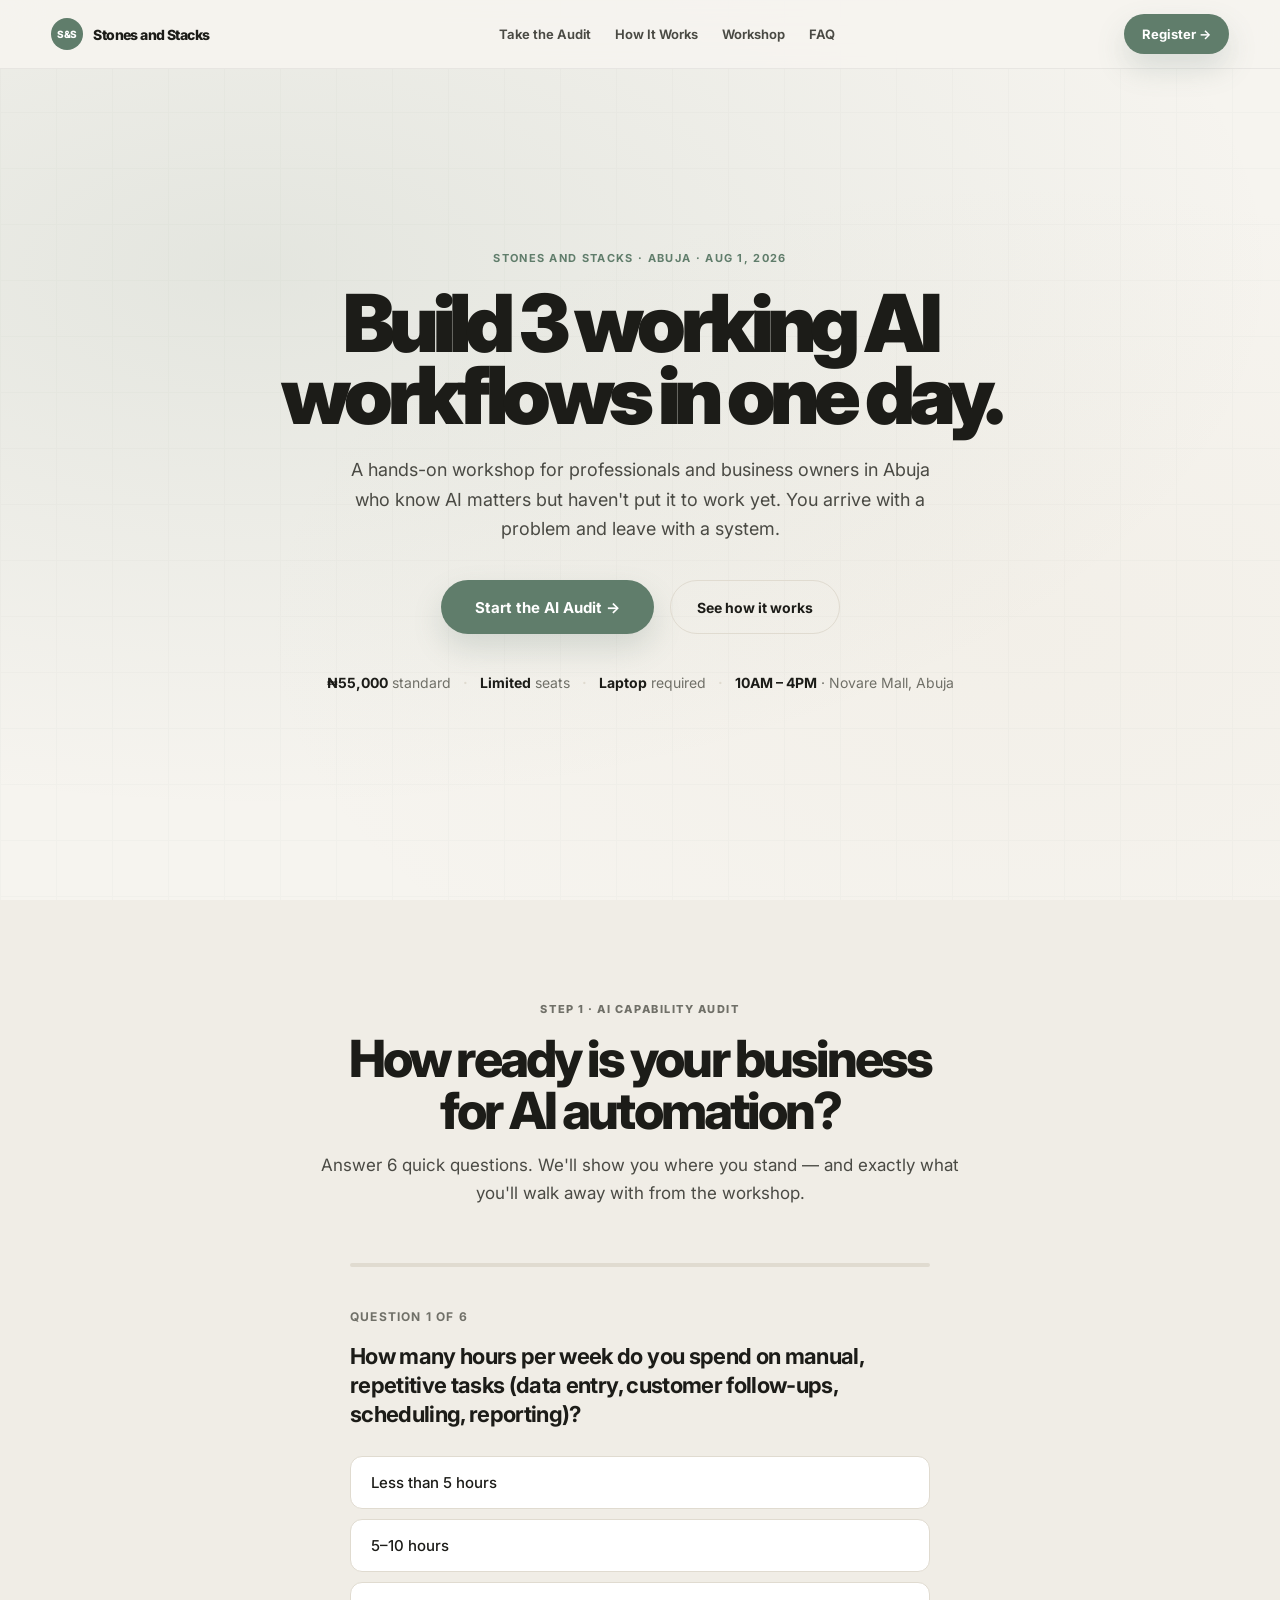
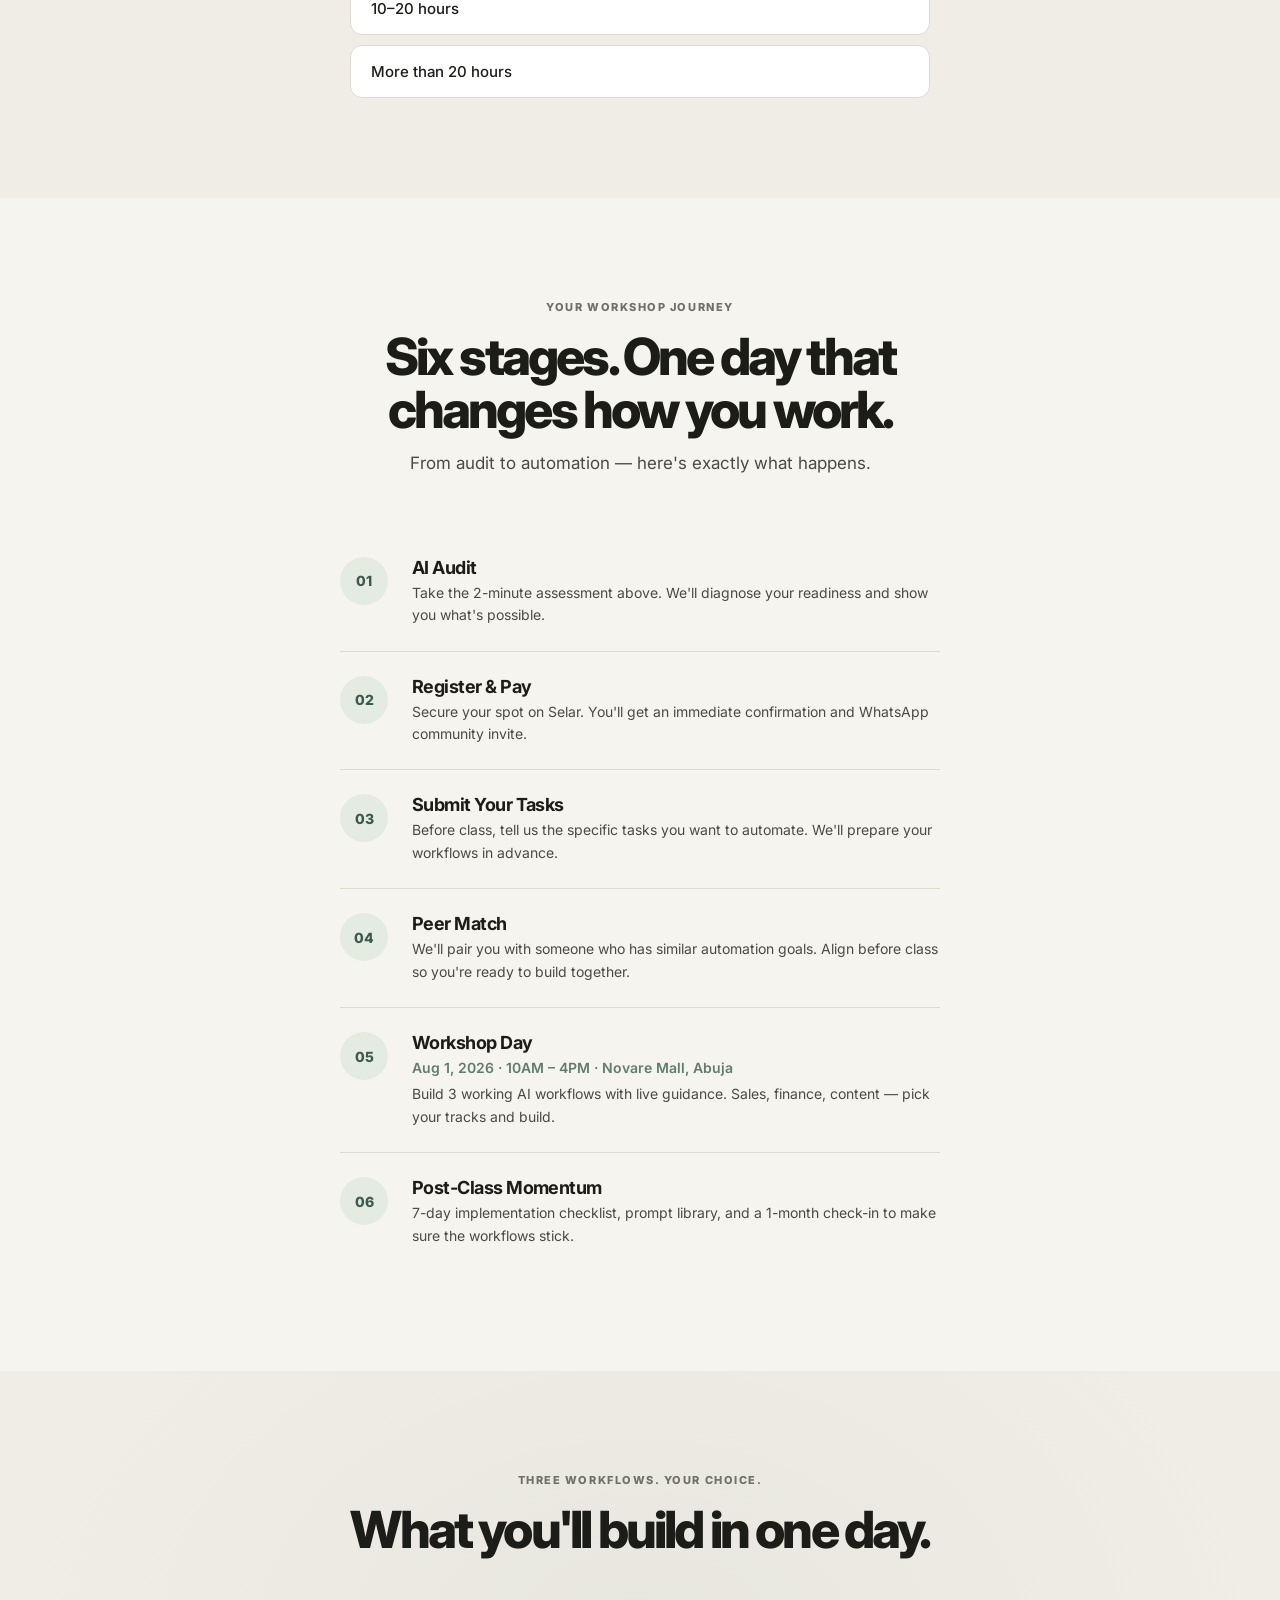
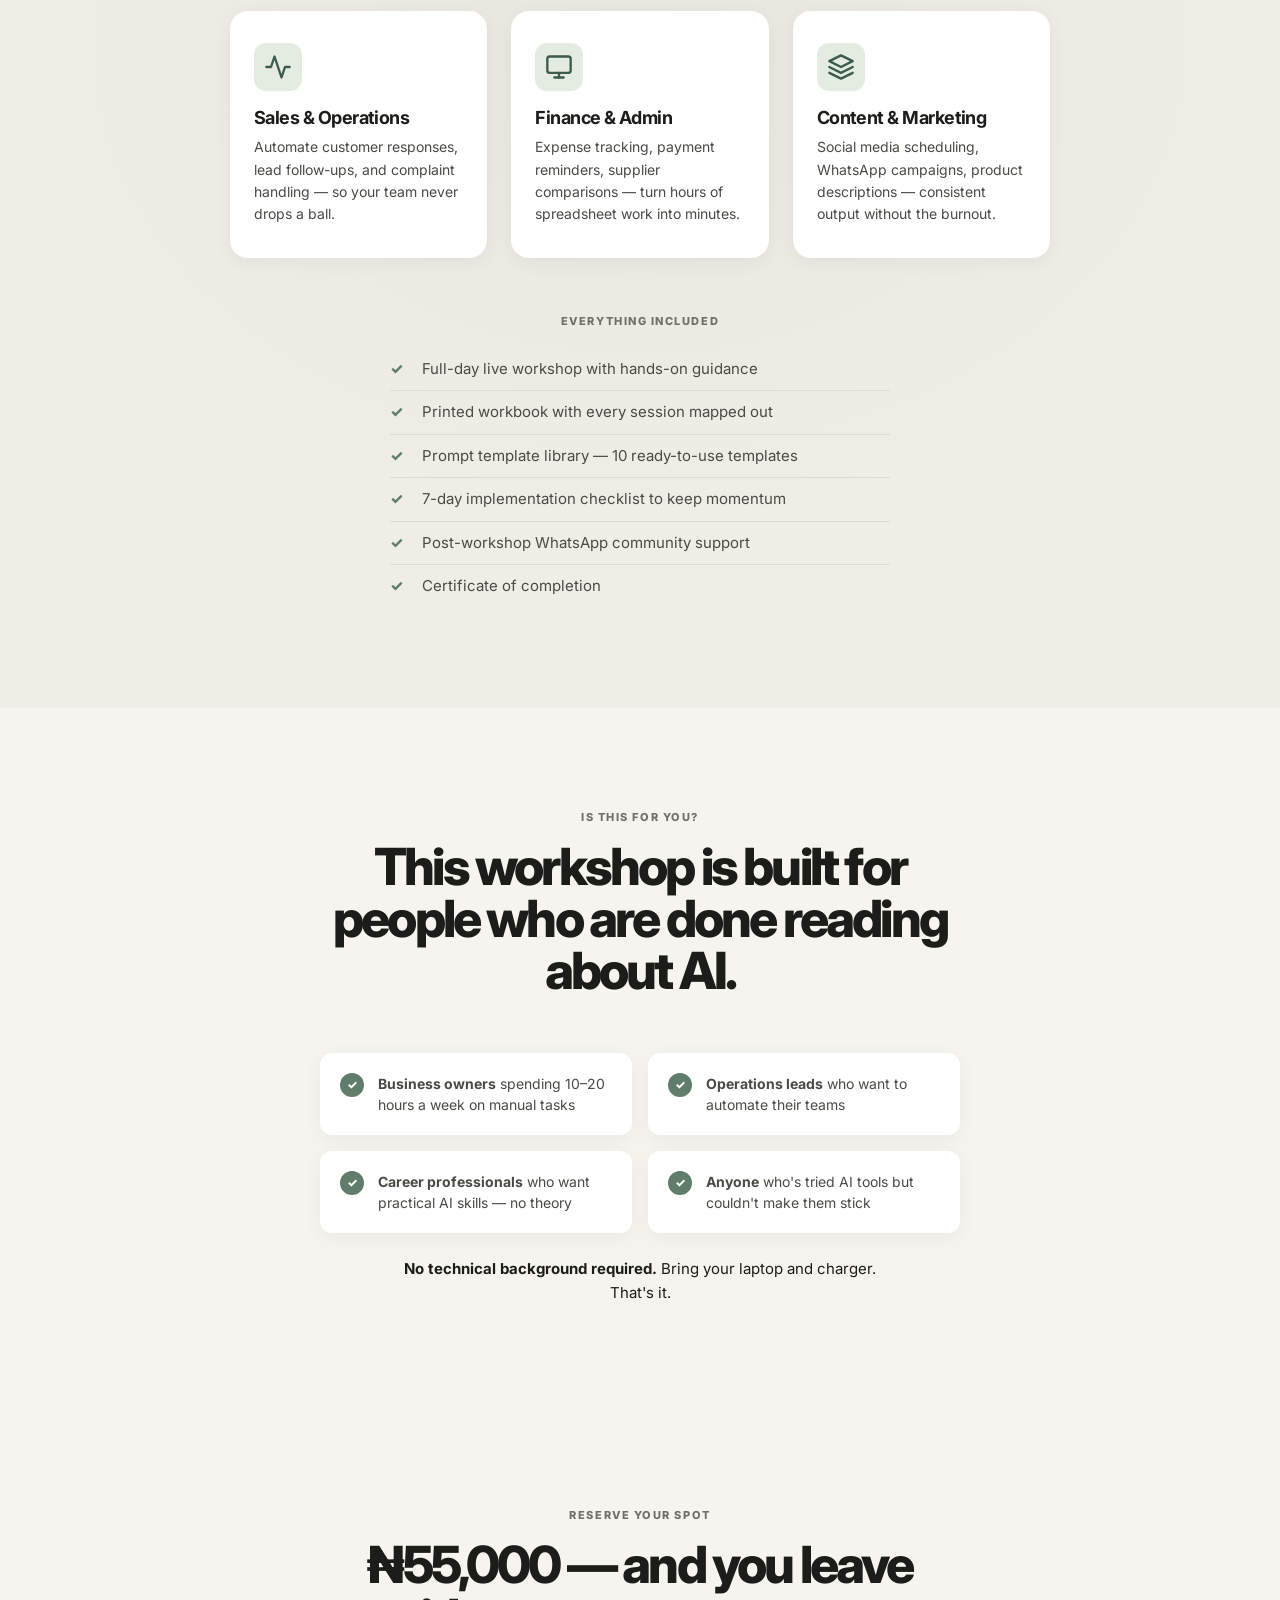
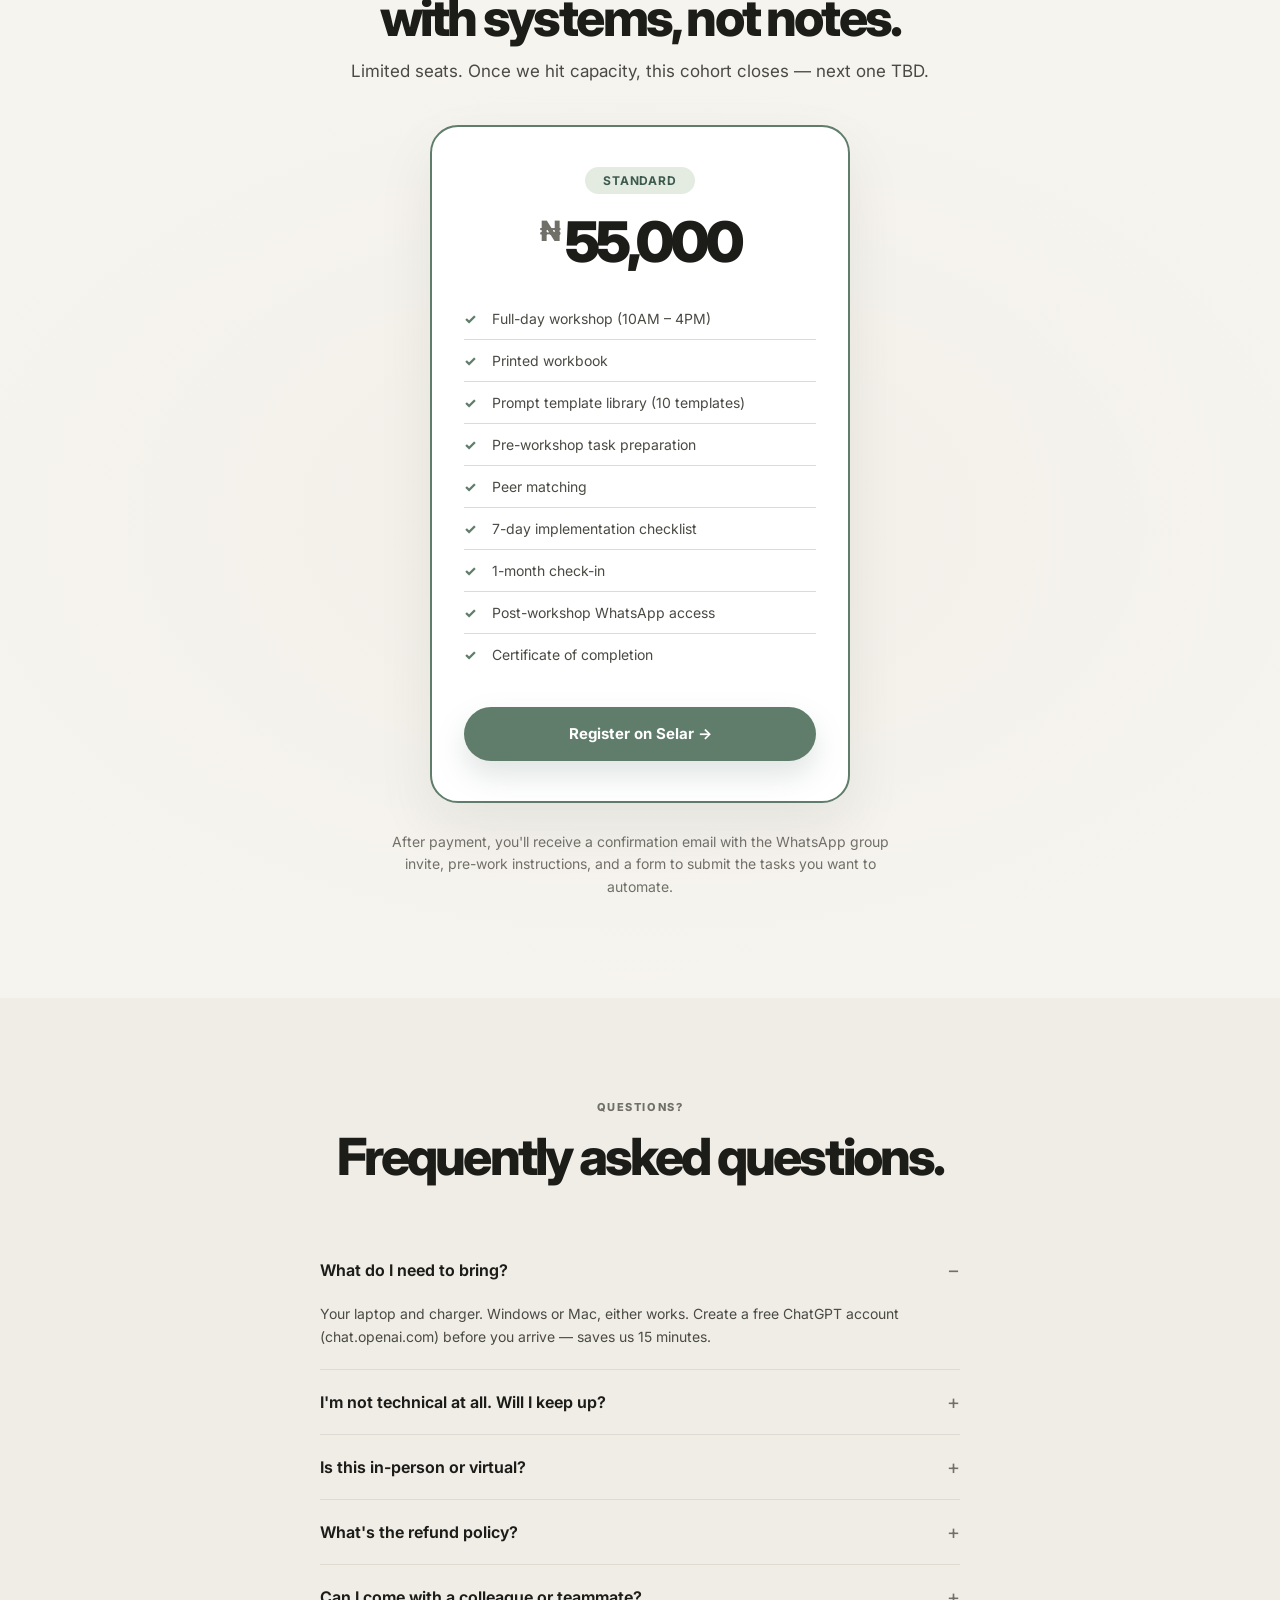
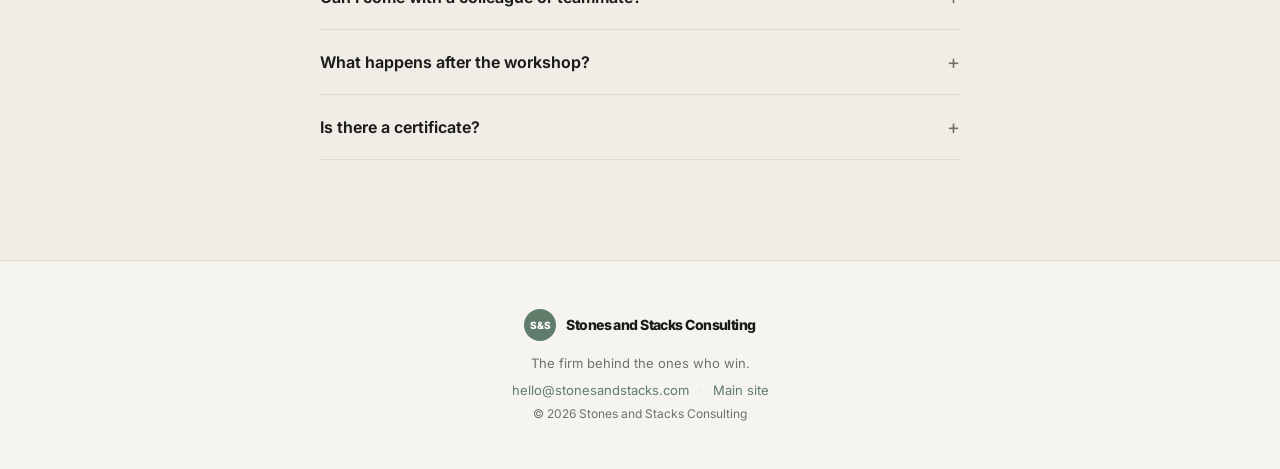
==== workshop/index.html @ 57b9d9a0 "Add AI Automation Workshop page at /workshop/ - New workshop page with full mechanic flow: AI capabi" ====
<!doctype html>
<html lang="en">
<head>
  <meta charset="UTF-8" />
  <meta name="viewport" content="width=device-width, initial-scale=1.0" />
  <title>AI Automation Workshop — Stones and Stacks Consulting</title>
  <meta name="description" content="Build 3 working AI workflows in one day. Abuja · Aug 1, 2026. Hands-on workshop for professionals and business owners." />
  <meta name="theme-color" content="#1c1c18" />

  <!-- Open Graph -->
  <meta property="og:type" content="website" />
  <meta property="og:url" content="https://stonesandstacks.com/workshop/" />
  <meta property="og:title" content="AI Automation Workshop — Build 3 AI workflows in one day." />
  <meta property="og:description" content="Hands-on workshop in Abuja. No theory. You arrive with a problem and leave with working automation." />
  <meta property="og:image" content="https://stonesandstacks.com/workshop/og-workshop.png" />
  <meta property="og:image:width" content="1200" />
  <meta property="og:image:height" content="630" />

  <!-- Twitter Card -->
  <meta name="twitter:card" content="summary_large_image" />
  <meta name="twitter:title" content="AI Automation Workshop — Stones and Stacks Consulting" />
  <meta name="twitter:description" content="Build 3 working AI workflows in one day. Abuja · Aug 1, 2026." />
  <meta name="twitter:image" content="https://stonesandstacks.com/workshop/og-workshop.png" />

  <!-- Structured Data -->
  <script type="application/ld+json">
  {
    "@context": "https://schema.org",
    "@type": "Event",
    "name": "AI Automation Workshop",
    "description": "An intensive, hands-on workshop where you build 3 working AI workflows in one day.",
    "startDate": "2026-08-01T10:00:00+01:00",
    "endDate": "2026-08-01T16:00:00+01:00",
    "location": {
      "@type": "Place",
      "name": "Novare Mall",
      "address": {
        "@type": "PostalAddress",
        "addressLocality": "Abuja",
        "addressCountry": "NG"
      }
    },
    "offers": {
      "@type": "Offer",
      "price": "55000",
      "priceCurrency": "NGN",
      "availability": "https://schema.org/LimitedAvailability"
    },
    "organizer": {
      "@type": "Organization",
      "name": "Stones and Stacks Consulting",
      "url": "https://stonesandstacks.com"
    }
  }
  </script>

  <link rel="preconnect" href="https://fonts.googleapis.com">
  <link rel="preconnect" href="https://fonts.gstatic.com" crossorigin>
  <link href="https://fonts.googleapis.com/css2?family=Inter:wght@400;500;600;700;800;900&display=swap" rel="stylesheet">
  <link rel="stylesheet" href="../styles.css" />
  <link rel="stylesheet" href="styles.css" />
  <link rel="icon" type="image/png" href="../favicon.png" />
  <link rel="shortcut icon" href="../favicon.ico" />
</head>
<body>

  <header class="ws-header" role="banner">
    <a class="ws-brand" href="../" aria-label="Stones and Stacks home">
      <span class="brand-mark" aria-hidden="true">S&amp;S</span>
      <span>Stones and Stacks</span>
    </a>
    <nav class="ws-nav" aria-label="Workshop navigation">
      <a href="#audit">Take the Audit</a>
      <a href="#flow">How It Works</a>
      <a href="#details">Workshop</a>
      <a href="#faq">FAQ</a>
    </nav>
    <a class="btn btn--primary btn--small ws-nav-cta" href="#register">Register →</a>
  </header>

  <main>

    <!-- ═══ HERO ═══ -->
    <section class="ws-hero" id="top">
      <div class="ws-hero-bg" aria-hidden="true"></div>
      <div class="ws-hero-pattern" aria-hidden="true"></div>
      <div class="ws-hero-inner">
        <p class="eyebrow ws-eyebrow">Stones and Stacks · Abuja · Aug 1, 2026</p>
        <h1 class="ws-title">Build&nbsp;3 working AI workflows in&nbsp;one&nbsp;day.</h1>
        <p class="ws-hero-text">
          A hands-on workshop for professionals and business owners in Abuja who know AI matters
          but haven't put it to work yet. You arrive with a problem and leave with a system.
        </p>
        <div class="ws-hero-actions">
          <a class="btn btn--primary btn--large" href="#audit">Start the AI Audit →</a>
          <a class="btn btn--outline" href="#flow">See how it works</a>
        </div>
        <div class="ws-hero-strip">
          <span><strong>₦55,000</strong> standard</span>
          <span class="ws-hero-dot" aria-hidden="true">·</span>
          <span><strong>Limited</strong> seats</span>
          <span class="ws-hero-dot" aria-hidden="true">·</span>
          <span><strong>Laptop</strong> required</span>
          <span class="ws-hero-dot" aria-hidden="true">·</span>
          <span><strong>10AM – 4PM</strong> · Novare Mall, Abuja</span>
        </div>
      </div>
    </section>

    <!-- ═══ AI CAPABILITY AUDIT ═══ -->
    <section class="ws-section ws-audit" id="audit">
      <div class="ws-section-inner">
        <div class="section-heading">
          <p class="eyebrow reveal">Step 1 · AI Capability Audit</p>
          <h2 class="reveal delay-1">How ready is your business for AI automation?</h2>
          <p class="intro-text reveal delay-1">
            Answer 6 quick questions. We'll show you where you stand — and exactly what
            you'll walk away with from the workshop.
          </p>
        </div>

        <div class="quiz-container reveal delay-1" id="quiz">
          <div class="quiz-progress" aria-hidden="true">
            <div class="quiz-progress-bar" id="quiz-progress-bar"></div>
          </div>

          <!-- Q1 -->
          <div class="quiz-question active" data-q="1">
            <p class="quiz-qnum">Question 1 of 6</p>
            <h3 class="quiz-qtext">How many hours per week do you spend on manual, repetitive tasks (data entry, customer follow-ups, scheduling, reporting)?</h3>
            <div class="quiz-options">
              <button class="quiz-opt" data-value="1">Less than 5 hours</button>
              <button class="quiz-opt" data-value="2">5–10 hours</button>
              <button class="quiz-opt" data-value="3">10–20 hours</button>
              <button class="quiz-opt" data-value="4">More than 20 hours</button>
            </div>
          </div>

          <!-- Q2 -->
          <div class="quiz-question" data-q="2">
            <p class="quiz-qnum">Question 2 of 6</p>
            <h3 class="quiz-qtext">What's your biggest operational time sink?</h3>
            <div class="quiz-options">
              <button class="quiz-opt" data-value="customer">Customer service &amp; follow-ups</button>
              <button class="quiz-opt" data-value="admin">Admin &amp; data entry</button>
              <button class="quiz-opt" data-value="finance">Finance &amp; expense tracking</button>
              <button class="quiz-opt" data-value="content">Content &amp; social media</button>
              <button class="quiz-opt" data-value="other">Something else</button>
            </div>
          </div>

          <!-- Q3 -->
          <div class="quiz-question" data-q="3">
            <p class="quiz-qnum">Question 3 of 6</p>
            <h3 class="quiz-qtext">Which of these best describes your AI experience so far?</h3>
            <div class="quiz-options">
              <button class="quiz-opt" data-value="none">Never tried. Don't know where to start.</button>
              <button class="quiz-opt" data-value="tried">Tried ChatGPT but couldn't make it stick.</button>
              <button class="quiz-opt" data-value="occasional">Use it occasionally but not systematically.</button>
              <button class="quiz-opt" data-value="regular">I use AI tools regularly for specific tasks.</button>
            </div>
          </div>

          <!-- Q4 -->
          <div class="quiz-question" data-q="4">
            <p class="quiz-qnum">Question 4 of 6</p>
            <h3 class="quiz-qtext">What industry are you in?</h3>
            <div class="quiz-options">
              <button class="quiz-opt" data-value="retail">Retail &amp; E-commerce</button>
              <button class="quiz-opt" data-value="professional">Professional Services (Legal, Accounting, Consulting)</button>
              <button class="quiz-opt" data-value="tech">Tech &amp; Fintech</button>
              <button class="quiz-opt" data-value="nonprofit">NGO / Non-profit</button>
              <button class="quiz-opt" data-value="other">Other</button>
            </div>
          </div>

          <!-- Q5 -->
          <div class="quiz-question" data-q="5">
            <p class="quiz-qnum">Question 5 of 6</p>
            <h3 class="quiz-qtext">How many people are on your team or in your business?</h3>
            <div class="quiz-options">
              <button class="quiz-opt" data-value="solo">Just me (solo operator)</button>
              <button class="quiz-opt" data-value="small">2–10 people</button>
              <button class="quiz-opt" data-value="medium">11–50 people</button>
              <button class="quiz-opt" data-value="enterprise">50+ people</button>
            </div>
          </div>

          <!-- Q6 -->
          <div class="quiz-question" data-q="6">
            <p class="quiz-qnum">Question 6 of 6</p>
            <h3 class="quiz-qtext">What's your biggest frustration with your current workflow?</h3>
            <div class="quiz-options">
              <button class="quiz-opt" data-value="time">Too much time wasted on repetitive work</button>
              <button class="quiz-opt" data-value="errors">Too many manual errors &amp; missed follow-ups</button>
              <button class="quiz-opt" data-value="tools">Can't find tools that actually work for my business</button>
              <button class="quiz-opt" data-value="knowledge">I know AI can help but don't know how to apply it</button>
            </div>
          </div>

          <!-- Quiz Result -->
          <div class="quiz-result" id="quiz-result" hidden>
            <div class="quiz-result-inner">
              <div class="quiz-result-icon" aria-hidden="true">
                <svg viewBox="0 0 24 24" width="48" height="48">
                  <circle cx="12" cy="12" r="10" fill="none" stroke="currentColor" stroke-width="1.5"/>
                  <path d="M8 12l2.5 2.5L16 9" fill="none" stroke="currentColor" stroke-width="2" stroke-linecap="round" stroke-linejoin="round"/>
                </svg>
              </div>
              <h3 class="quiz-result-title" id="quiz-result-title">Your AI Automation Readiness</h3>
              <div class="quiz-result-score" id="quiz-result-score"></div>
              <p class="quiz-result-text" id="quiz-result-text"></p>
              <div class="quiz-result-recs" id="quiz-result-recs"></div>
              <div class="quiz-result-cta">
                <p class="quiz-result-cta-text">The workshop is designed for exactly where you are.</p>
                <a class="btn btn--primary btn--large" href="#register">Reserve your spot — ₦55,000 →</a>
                <p class="quiz-result-sub">Limited seats. <a href="#faq">Have questions?</a></p>
              </div>
              <button class="quiz-retake" id="quiz-retake">Retake the audit</button>
            </div>
          </div>
        </div>
      </div>
    </section>

    <!-- ═══ MECHANIC FLOW ═══ -->
    <section class="ws-section ws-flow" id="flow">
      <div class="ws-section-inner">
        <div class="section-heading">
          <p class="eyebrow reveal">Your Workshop Journey</p>
          <h2 class="reveal delay-1">Six stages. One day that changes how you work.</h2>
          <p class="intro-text reveal delay-1">
            From audit to automation — here's exactly what happens.
          </p>
        </div>

        <div class="ws-flow-steps">
          <div class="ws-step reveal">
            <span class="ws-step-num">01</span>
            <div class="ws-step-body">
              <h3>AI Audit</h3>
              <p>Take the 2-minute assessment above. We'll diagnose your readiness and show you what's possible.</p>
            </div>
          </div>
          <div class="ws-step reveal delay-1">
            <span class="ws-step-num">02</span>
            <div class="ws-step-body">
              <h3>Register &amp; Pay</h3>
              <p>Secure your spot on Selar. You'll get an immediate confirmation and WhatsApp community invite.</p>
            </div>
          </div>
          <div class="ws-step reveal delay-1">
            <span class="ws-step-num">03</span>
            <div class="ws-step-body">
              <h3>Submit Your Tasks</h3>
              <p>Before class, tell us the specific tasks you want to automate. We'll prepare your workflows in advance.</p>
            </div>
          </div>
          <div class="ws-step reveal delay-2">
            <span class="ws-step-num">04</span>
            <div class="ws-step-body">
              <h3>Peer Match</h3>
              <p>We'll pair you with someone who has similar automation goals. Align before class so you're ready to build together.</p>
            </div>
          </div>
          <div class="ws-step reveal delay-2">
            <span class="ws-step-num">05</span>
            <div class="ws-step-body">
              <h3>Workshop Day</h3>
              <p class="ws-step-date">Aug 1, 2026 · 10AM – 4PM · Novare Mall, Abuja</p>
              <p>Build 3 working AI workflows with live guidance. Sales, finance, content — pick your tracks and build.</p>
            </div>
          </div>
          <div class="ws-step reveal delay-2">
            <span class="ws-step-num">06</span>
            <div class="ws-step-body">
              <h3>Post-Class Momentum</h3>
              <p>7-day implementation checklist, prompt library, and a 1-month check-in to make sure the workflows stick.</p>
            </div>
          </div>
        </div>
      </div>
    </section>

    <!-- ═══ WHAT YOU'LL BUILD ═══ -->
    <section class="ws-section ws-build" id="details">
      <div class="ws-build-bg" aria-hidden="true"></div>
      <div class="ws-section-inner">
        <div class="section-heading">
          <p class="eyebrow reveal">Three workflows. Your choice.</p>
          <h2 class="reveal delay-1">What you'll build in one day.</h2>
        </div>

        <div class="ws-build-grid">
          <article class="ws-build-card reveal">
            <div class="ws-build-icon" aria-hidden="true">
              <svg viewBox="0 0 24 24" width="28" height="28">
                <path d="M22 12h-4l-3 9L9 3l-3 9H2" fill="none" stroke="currentColor" stroke-width="2" stroke-linecap="round" stroke-linejoin="round"/>
              </svg>
            </div>
            <h3>Sales &amp; Operations</h3>
            <p>Automate customer responses, lead follow-ups, and complaint handling — so your team never drops a ball.</p>
          </article>
          <article class="ws-build-card reveal delay-1">
            <div class="ws-build-icon" aria-hidden="true">
              <svg viewBox="0 0 24 24" width="28" height="28">
                <rect x="2" y="3" width="20" height="14" rx="2" fill="none" stroke="currentColor" stroke-width="2"/>
                <line x1="8" y1="21" x2="16" y2="21" fill="none" stroke="currentColor" stroke-width="2" stroke-linecap="round"/>
                <line x1="12" y1="17" x2="12" y2="21" fill="none" stroke="currentColor" stroke-width="2" stroke-linecap="round"/>
              </svg>
            </div>
            <h3>Finance &amp; Admin</h3>
            <p>Expense tracking, payment reminders, supplier comparisons — turn hours of spreadsheet work into minutes.</p>
          </article>
          <article class="ws-build-card reveal delay-1">
            <div class="ws-build-icon" aria-hidden="true">
              <svg viewBox="0 0 24 24" width="28" height="28">
                <path d="M12 2L2 7l10 5 10-5-10-5z" fill="none" stroke="currentColor" stroke-width="2" stroke-linecap="round" stroke-linejoin="round"/>
                <path d="M2 17l10 5 10-5" fill="none" stroke="currentColor" stroke-width="2" stroke-linecap="round" stroke-linejoin="round"/>
                <path d="M2 12l10 5 10-5" fill="none" stroke="currentColor" stroke-width="2" stroke-linecap="round" stroke-linejoin="round"/>
              </svg>
            </div>
            <h3>Content &amp; Marketing</h3>
            <p>Social media scheduling, WhatsApp campaigns, product descriptions — consistent output without the burnout.</p>
          </article>
        </div>

        <div class="ws-build-includes reveal delay-2">
          <h3 class="eyebrow">Everything included</h3>
          <ul class="ws-includes-list">
            <li>Full-day live workshop with hands-on guidance</li>
            <li>Printed workbook with every session mapped out</li>
            <li>Prompt template library — 10 ready-to-use templates</li>
            <li>7-day implementation checklist to keep momentum</li>
            <li>Post-workshop WhatsApp community support</li>
            <li>Certificate of completion</li>
          </ul>
        </div>
      </div>
    </section>

    <!-- ═══ WHO IT'S FOR ═══ -->
    <section class="ws-section ws-for">
      <div class="ws-section-inner">
        <div class="section-heading">
          <p class="eyebrow reveal">Is this for you?</p>
          <h2 class="reveal delay-1">This workshop is built for people who are done reading about AI.</h2>
        </div>
        <div class="ws-for-grid reveal delay-1">
          <div class="ws-for-card">
            <span class="ws-for-check" aria-hidden="true">✓</span>
            <p><strong>Business owners</strong> spending 10–20 hours a week on manual tasks</p>
          </div>
          <div class="ws-for-card">
            <span class="ws-for-check" aria-hidden="true">✓</span>
            <p><strong>Operations leads</strong> who want to automate their teams</p>
          </div>
          <div class="ws-for-card">
            <span class="ws-for-check" aria-hidden="true">✓</span>
            <p><strong>Career professionals</strong> who want practical AI skills — no theory</p>
          </div>
          <div class="ws-for-card">
            <span class="ws-for-check" aria-hidden="true">✓</span>
            <p><strong>Anyone</strong> who's tried AI tools but couldn't make them stick</p>
          </div>
        </div>
        <p class="ws-for-note reveal delay-2"><strong>No technical background required.</strong> Bring your laptop and charger. That's it.</p>
      </div>
    </section>

    <!-- ═══ PRICING / REGISTER ═══ -->
    <section class="ws-section ws-register" id="register">
      <div class="ws-register-bg" aria-hidden="true"></div>
      <div class="ws-section-inner ws-register-inner">
        <div class="section-heading">
          <p class="eyebrow reveal">Reserve Your Spot</p>
          <h2 class="reveal delay-1">₦55,000 — and you leave with systems, not notes.</h2>
          <p class="intro-text reveal delay-1">
            Limited seats. Once we hit capacity, this cohort closes — next one TBD.
          </p>
        </div>

        <div class="ws-pricing reveal delay-1">
          <div class="ws-pricing-card ws-pricing-featured">
            <span class="ws-pricing-badge">Standard</span>
            <div class="ws-pricing-amount">
              <span class="ws-pricing-currency">₦</span>
              <span class="ws-pricing-num">55,000</span>
            </div>
            <ul class="ws-pricing-list">
              <li>Full-day workshop (10AM – 4PM)</li>
              <li>Printed workbook</li>
              <li>Prompt template library (10 templates)</li>
              <li>Pre-workshop task preparation</li>
              <li>Peer matching</li>
              <li>7-day implementation checklist</li>
              <li>1-month check-in</li>
              <li>Post-workshop WhatsApp access</li>
              <li>Certificate of completion</li>
            </ul>
            <a class="btn btn--primary btn--large ws-pricing-cta" href="https://selar.co/AI-Automation-Workshop" target="_blank" rel="noopener">Register on Selar →</a>
          </div>
        </div>

        <p class="ws-register-note reveal delay-2">
          After payment, you'll receive a confirmation email with the WhatsApp group invite,
          pre-work instructions, and a form to submit the tasks you want to automate.
        </p>
      </div>
    </section>

    <!-- ═══ FAQ ═══ -->
    <section class="ws-section ws-faq" id="faq">
      <div class="ws-section-inner">
        <div class="section-heading">
          <p class="eyebrow reveal">Questions?</p>
          <h2 class="reveal delay-1">Frequently asked questions.</h2>
        </div>

        <div class="ws-faq-list reveal delay-1">
          <details class="ws-faq-item" open>
            <summary>What do I need to bring?</summary>
            <p>Your laptop and charger. Windows or Mac, either works. Create a free ChatGPT account (chat.openai.com) before you arrive — saves us 15 minutes.</p>
          </details>
          <details class="ws-faq-item">
            <summary>I'm not technical at all. Will I keep up?</summary>
            <p>Yes. The workshop assumes zero technical background. You'll follow step-by-step guidance and build everything with live support from the facilitators.</p>
          </details>
          <details class="ws-faq-item">
            <summary>Is this in-person or virtual?</summary>
            <p>In-person. Novare Mall, Abuja. 10AM – 4PM. The hands-on format doesn't work well over video — you'll have facilitators walking the room.</p>
          </details>
          <details class="ws-faq-item">
            <summary>What's the refund policy?</summary>
            <p>Full refund up to 7 days before the workshop. After that, you can transfer your spot to someone else — just let us know.</p>
          </details>
          <details class="ws-faq-item">
            <summary>Can I come with a colleague or teammate?</summary>
            <p>Yes. Encourage them to register separately so we can account for numbers. You'll likely get paired together for the peer matching stage.</p>
          </details>
          <details class="ws-faq-item">
            <summary>What happens after the workshop?</summary>
            <p>You get a 7-day implementation checklist to keep momentum, access to the WhatsApp community for support, and a 1-month check-in from us to ensure the workflows are running.</p>
          </details>
          <details class="ws-faq-item">
            <summary>Is there a certificate?</summary>
            <p>Yes — you'll receive a certificate of completion from Stones and Stacks Consulting.</p>
          </details>
        </div>
      </div>
    </section>

  </main>

  <footer class="ws-footer" role="contentinfo">
    <div class="ws-footer-inner">
      <a class="ws-footer-brand" href="../">
        <span class="brand-mark" aria-hidden="true">S&amp;S</span>
        <span>Stones and Stacks Consulting</span>
      </a>
      <p class="ws-footer-text">The firm behind the ones who win.</p>
      <div class="ws-footer-links">
        <a href="mailto:hello@stonesandstacks.com">hello@stonesandstacks.com</a>
        <span class="ws-footer-dot" aria-hidden="true">·</span>
        <a href="../">Main site</a>
      </div>
      <span class="ws-footer-copy">&copy; 2026 Stones and Stacks Consulting</span>
    </div>
  </footer>

  <script src="script.js"></script>
</body>
</html>
---- styles.css ----
/* ═══════════════════════════════════════
   STONES AND STACKS — Design System v2
   Calm · Capable · Warm · Unmistakable
   ═══════════════════════════════════════ */

:root {
  --bg:         #f6f4ef;
  --bg-rgb:     246, 244, 239;
  --bg-alt:     #f0ede6;
  --surface:    #ffffff;
  --ink:        #1c1c18;
  --soft-ink:   #4a4a44;
  --muted:      #707068;
  --line:       #e0dbd0;
  --ink-rgb:    28, 28, 24;
  --accent:     #607d6b;
  --accent-lt:  #e4ece2;
  --accent-drk: #3d5a4e;
  --warm:       #c9b89a;
  --terracotta: #b58268;

  /* Shadows */
  --shadow-sm:  0 4px 20px rgba(28,28,24,.05);
  --shadow:     0 24px 60px rgba(28,28,24,.07);
  --shadow-lg:  0 40px 90px rgba(28,28,24,.10);

  /* Radii — xs < sm < md < lg */
  --radius-xs:  12px;
  --radius-sm:  18px;
  --radius-md:  28px;
  --radius-lg:  36px;
  --radius:     var(--radius-md);  /* backward-compat alias */

  /* Spacing scale */
  --space-1:   4px;
  --space-2:   8px;
  --space-3:   12px;
  --space-4:   16px;
  --space-5:   24px;
  --space-6:   32px;
  --space-7:   48px;
  --space-8:   64px;
  --space-9:   96px;
  --space-10:  128px;

  --font:       Inter, system-ui, -apple-system, BlinkMacSystemFont, "Segoe UI", sans-serif;
  --reveal-dur: .7s;
}

@media (prefers-color-scheme: dark) {
  :root {
    --bg:         #1c1c18;
    --bg-rgb:     28, 28, 24;
    --bg-alt:     #2a2a26;
    --surface:    #2c2c26;
    --ink:        #e8e4dc;
    --ink-rgb:    232, 228, 220;
    --soft-ink:   #a8a498;
    --muted:      #96968e;
    --line:       #4e4e4a;
    --accent-lt:  #28322c;
    --accent-drk: #8aab8e;
    --warm:       #7a6a4a;
    --terracotta: #a07a60;
    --shadow-sm:  0 4px 20px rgba(0,0,0,.3);
    --shadow:     0 24px 60px rgba(0,0,0,.4);
    --shadow-lg:  0 40px 90px rgba(0,0,0,.5);
  }
}

* { box-sizing: border-box; }
html { scroll-behavior: smooth; }
body {
  margin: 0;
  font-family: var(--font);
  background: var(--bg);
  color: var(--ink);
  -webkit-font-smoothing: antialiased;
}
a { color: inherit; text-decoration: none; }
img { max-width: 100%; display: block; }

/* ─── UTILITY ─── */
.eyebrow {
  margin: 0 0 14px;
  color: var(--muted);
  font-size: 11px;
  font-weight: 800;
  letter-spacing: .14em;
  text-transform: uppercase;
}
h1, h2, h3, p { margin-top: 0; }
h1 {
  margin-bottom: 18px;
  font-size: clamp(48px, 7vw, 92px);
  line-height: .92;
  letter-spacing: -.07em;
  font-weight: 900;
}
h2 {
  margin-bottom: 14px;
  font-size: clamp(30px, 4vw, 52px);
  line-height: 1.02;
  letter-spacing: -.055em;
  font-weight: 800;
}
h3 {
  margin: 0 0 10px;
  font-size: 22px;
  letter-spacing: -.03em;
  font-weight: 750;
}
p { color: var(--soft-ink); line-height: 1.65; }
.intro-text {
  font-size: 17px;
  line-height: 1.65;
  color: var(--soft-ink);
}
/* ─── FOCUS VISIBLE (global) ─── */
:focus-visible {
  outline: 2.5px solid var(--accent);
  outline-offset: 3px;
  border-radius: 6px;
}
.btn:focus-visible {
  outline-offset: 2px;
  border-radius: 999px;
}
.nav a:focus-visible {
  border-radius: 4px;
}

.btn {
  display: inline-flex;
  align-items: center;
  justify-content: center;
  min-height: 48px;
  padding: 0 26px;
  border-radius: 999px;
  font-weight: 700;
  font-size: 14px;
  transition: transform .25s ease, box-shadow .25s ease, background .25s ease;
  cursor: pointer;
}
.btn--primary {
  background: var(--accent);
  color: white;
  box-shadow: 0 14px 30px rgba(93,122,110,.20);
}
.btn--primary:hover { box-shadow: 0 18px 38px rgba(93,122,110,.28); }
.btn--outline {
  background: transparent;
  color: var(--ink);
  border: 1.5px solid var(--line);
}
.btn--outline:hover {
  background: var(--accent-lt);
  border-color: var(--accent);
}
.btn--ghost {
  background: transparent;
  color: var(--accent);
  font-weight: 600;
  padding: 0 4px;
  border-radius: 0;
  position: relative;
}
.btn--ghost::after {
  content: '→';
  margin-left: 6px;
  transition: margin .2s ease;
}
.btn--ghost:hover::after { margin-left: 10px; }
.btn--small { min-height: 40px; padding: 0 18px; font-size: 13px; }
.btn--large { min-height: 54px; padding: 0 34px; font-size: 15px; }

/* reduce-motion hook — set by JS */
body.reduce-motion *,
body.reduce-motion *::before,
body.reduce-motion *::after {
  animation-duration: .01ms !important;
  animation-iteration-count: 1 !important;
  transition-duration: .01ms !important;
}

/* ─── BRAND PATTERN ─── */
.pattern-grid {
  position: absolute;
  inset: 0;
  pointer-events: none;
  opacity: .035;
  background-image:
    linear-gradient(var(--accent) 1px, transparent 1px),
    linear-gradient(90deg, var(--accent) 1px, transparent 1px);
  background-size: 48px 48px;
}

/* ─── HEADER ─── */
.site-header {
  position: fixed;
  top: 0;
  left: 0;
  right: 0;
  z-index: 100;
  display: flex;
  align-items: center;
  justify-content: space-between;
  gap: 24px;
  padding: 18px clamp(20px, 4vw, 60px);
  background: rgba(var(--bg-rgb), .82);
  border-bottom: 1px solid rgba(var(--ink-rgb), .06);
  backdrop-filter: blur(22px);
  transition: border-color .3s ease;
}
.site-header.scrolled {
  border-color: var(--line);
}
.brand {
  display: flex;
  align-items: center;
  gap: 10px;
  font-weight: 800;
  letter-spacing: -.04em;
  font-size: 14px;
}
.brand-mark {
  display: grid;
  place-items: center;
  width: 32px;
  height: 32px;
  border-radius: 50%;
  background: var(--accent);
  color: white;
  font-size: 10px;
  letter-spacing: -.04em;
  font-weight: 800;
}
.nav {
  display: flex;
  gap: 28px;
  font-size: 13px;
  font-weight: 650;
  color: #3a3a34;
}
.nav a {
  position: relative;
  transition: color .2s ease;
}
.nav a:hover { color: var(--accent); }
.nav a::after {
  content: '';
  position: absolute;
  bottom: -4px;
  left: 0;
  width: 0;
  height: 2px;
  border-radius: 2px;
  background: var(--accent);
  transition: width .3s ease;
}
.nav a.active::after { width: 100%; }
.nav-cta {
  padding: 10px 20px;
  border-radius: 999px;
  background: var(--accent);
  color: white;
  font-size: 12px;
  font-weight: 700;
  transition: background .25s ease, transform .25s ease;
}
.nav-cta:hover { background: var(--accent-drk); }

/* ─── HERO ─── */
.hero {
  position: relative;
  min-height: 100vh;
  display: flex;
  flex-direction: column;
  align-items: center;
  justify-content: center;
  padding: 100px clamp(20px, 4vw, 60px) 50px;
  text-align: center;
  overflow: hidden;
  background: var(--bg);
}

/* Stone grounding band — sits at the bottom of the hero, behind the stats bar.
   Represents "Stones" as a visual foundation. No fade, no cognitive conflict. */
.hero-stone-band {
  position: absolute;
  left: 0;
  right: 0;
  bottom: 0;
  height: clamp(120px, 16vh, 200px);
  background: image-set(
    url('hero-bg.webp') type('image/webp'),
    url('hero-bg.jpg') type('image/jpeg')
  ) center bottom / cover;
  filter: saturate(.75);
  z-index: 1;
}
.hero-stone-band::after {
  content: '';
  position: absolute;
  inset: 0;
  background: rgba(var(--bg-rgb), .72);  /* uniform overlay — no gradient fade */
  pointer-events: none;
}

/* Decorative orbs */
.hero-orb {
  position: absolute;
  border-radius: 50%;
  pointer-events: none;
  z-index: 1;
  opacity: 0;
  animation: orb-enter 1.2s ease forwards, orb-drift 7s ease-in-out infinite;
}
.hero-orb--1 {
  width: 400px; height: 400px;
  top: -100px; right: -100px;
  background: radial-gradient(circle at 40% 40%, rgba(93,122,110,.18) 0%, transparent 70%);
  animation-delay: .3s, 1.5s;
}
.hero-orb--2 {
  width: 280px; height: 280px;
  bottom: 120px; left: -60px;
  background: radial-gradient(circle at 60% 60%, rgba(93,122,110,.14) 0%, transparent 70%);
  animation-delay: .5s, 2.2s;
}
.hero-orb--3 {
  width: 180px; height: 180px;
  top: 35%; right: 10%;
  background: radial-gradient(circle at 30% 30%, rgba(192,172,146,.14) 0%, transparent 70%);
  animation-delay: .7s, 3s;
}
@keyframes orb-enter {
  to { opacity: 1; }
}
@keyframes orb-drift {
  0%, 100% { transform: translate(0, 0) scale(1); }
  33% { transform: translate(10px, -18px) scale(1.04); }
  66% { transform: translate(-8px, 12px) scale(.96); }
}

.hero-inner {
  position: relative;
  z-index: 2;
  max-width: 780px;
}
.hero h1 {
  color: var(--ink);
}
.hero .eyebrow { color: rgba(138,138,126,.8); }
.hero-text {
  max-width: 620px;
  margin: 0 auto 34px;
  font-size: 17px;
  line-height: 1.6;
  color: #5a5a52;
}
.hero-actions {
  display: flex;
  justify-content: center;
  gap: 12px;
  flex-wrap: wrap;
}

/* Stats bar */
.hero-stats {
  position: relative;
  z-index: 2;
  display: flex;
  gap: 36px;
  margin-top: 56px;
  padding: 18px 40px;
  border-radius: 999px;
  background: var(--surface);
  box-shadow: var(--shadow-sm);
  opacity: 0;
  transform: translateY(16px);
  transition: opacity .6s ease, transform .6s ease;
  transition-delay: .6s;
}
.hero-stats.visible {
  opacity: 1;
  transform: translateY(0);
}
.stat {
  display: flex;
  flex-direction: column;
  align-items: center;
  gap: 1px;
}
.stat-num {
  font-size: 22px;
  font-weight: 900;
  letter-spacing: -.03em;
  line-height: 1.1;
}
.stat-label {
  font-size: 11px;
  font-weight: 600;
  color: var(--muted);
  letter-spacing: .06em;
  text-transform: uppercase;
}

/* ─── SECTION BASE ─── */
.section {
  padding: 0;
}
.section-inner {
  width: min(1120px, calc(100% - 44px));
  margin: 0 auto;
}
.section-heading {
  max-width: 640px;
  margin-bottom: 40px;
}

/* ─── COMPANY ─── */
.company {
  position: relative;
  padding: 100px 0 120px;
  overflow: hidden;
}
.company-bg {
  position: absolute;
  inset: 0;
  background: var(--accent-lt);
}
/* Stone grounding band at bottom of company section */
.company::after {
  content: '';
  position: absolute;
  left: 0;
  right: 0;
  bottom: 0;
  height: 32px;
  background: repeating-linear-gradient(
    90deg,
    var(--accent) 0, var(--accent) 2px,
    transparent 2px, transparent 8px
  );
  opacity: .08;
  pointer-events: none;
}
.company-layout {
  position: relative;
  display: grid;
  grid-template-columns: 1fr 1fr;
  gap: 60px;
  align-items: start;
}
.company-text {
  position: relative;
  z-index: 2;
}
.company-text .intro-text {
  margin-bottom: 14px;
  max-width: 520px;
}
.company-text .intro-text:last-of-type { margin-bottom: 0; }

/* Four-practice visual block */
.practice-blocks {
  display: grid;
  grid-template-columns: 1fr 1fr;
  gap: 14px;
  position: relative;
}
.practice-block {
  position: relative;
  padding: 26px 22px 22px;
  border-radius: var(--radius-xs);
  background: var(--surface);
  border: 1px solid rgba(93,122,110,.10);
  box-shadow: 0 2px 8px rgba(28,28,24,.03);
  transition: transform .3s ease, box-shadow .35s ease, border-color .3s ease;
}
/* "Stacked stones" accent — left-edge block stack */
.practice-block::before {
  content: '';
  position: absolute;
  top: 8px;
  left: -1px;
  display: flex;
  flex-direction: column;
  gap: 4px;
  width: 3px;
  height: calc(100% - 16px);
  background: repeating-linear-gradient(
    180deg,
    var(--accent) 0, var(--accent) 6px,
    transparent 6px, transparent 10px
  );
  border-radius: 2px;
  opacity: .35;
  transition: opacity .3s ease;
}
.practice-block:hover {
  transform: translateY(-4px);
  box-shadow: var(--shadow);
  border-color: rgba(93,122,110,.18);
}
.practice-block:hover::before {
  opacity: .7;
}
.practice-block strong {
  display: block;
  margin-bottom: 5px;
  font-size: 14px;
  letter-spacing: -.02em;
  color: var(--accent-drk);
}
.practice-block span {
  display: block;
  color: var(--soft-ink);
  font-size: 12.5px;
  line-height: 1.55;
}
.company-cta {
  margin-top: 20px;
}

/* Experience strip */
.experience-strip {
  position: relative;
  padding: 66px 0 70px;
  background:
    linear-gradient(180deg, var(--accent-lt) 0%, var(--accent-lt) 100%);
  overflow: hidden;
}
/* Thin stone band above the strip — visual transition from company */
.experience-strip::before {
  content: '';
  position: absolute;
  left: 0;
  right: 0;
  top: 0;
  height: 4px;
  background: repeating-linear-gradient(
    90deg,
    var(--accent) 0, var(--accent) 2px,
    transparent 2px, transparent 10px
  );
  opacity: .06;
  pointer-events: none;
}
/* Stacked-stone band at bottom for grounding */
.experience-strip::after {
  content: '';
  position: absolute;
  left: 0;
  right: 0;
  bottom: 0;
  height: 18px;
  background: repeating-linear-gradient(
    90deg,
    var(--accent) 0, var(--accent) 1px,
    transparent 1px, transparent 6px
  );
  opacity: .04;
  pointer-events: none;
}
.exp-head {
  width: min(1120px, calc(100% - 44px));
  margin: 0 auto 32px;
  display: flex;
  align-items: center;
  gap: 14px;
}
.exp-head .eyebrow {
  margin: 0;
  color: var(--accent-drk);
  font-weight: 700;
}
.exp-head-line {
  flex: 1;
  height: 1px;
  background: repeating-linear-gradient(
    90deg,
    var(--accent) 0, var(--accent) 3px,
    transparent 3px, transparent 8px
  );
  opacity: .15;
}
.exp-connector {
  width: min(1120px, calc(100% - 44px));
  margin: 0 auto;
  display: grid;
  grid-template-columns: repeat(4, 1fr);
  gap: 14px;
}
.exp-item {
  position: relative;
  padding: 28px 22px 24px;
  border-radius: var(--radius-sm);
  background: var(--surface);
  border: 1px solid rgba(93,122,110,.08);
  box-shadow: 0 4px 16px rgba(28,28,24,.04);
  transition: transform .35s ease, box-shadow .35s ease, border-color .3s ease;
  /* Stone stack motif — tiny block at top-left */
}
.exp-item::before {
  content: '';
  position: absolute;
  top: -1px;
  left: 20px;
  right: 20px;
  height: 3px;
  background: repeating-linear-gradient(
    90deg,
    var(--accent) 0, var(--accent) 4px,
    transparent 4px, transparent 10px
  );
  border-radius: 0 0 2px 2px;
  opacity: .2;
  transition: opacity .3s ease;
}
.exp-item:hover {
  transform: translateY(-5px);
  box-shadow: var(--shadow);
  border-color: rgba(93,122,110,.15);
}
.exp-item:hover::before {
  opacity: .5;
}
.exp-item strong {
  display: block;
  font-size: 14px;
  margin-bottom: 6px;
  color: var(--accent-drk);
}
.exp-item span {
  display: block;
  color: var(--soft-ink);
  font-size: 13px;
  line-height: 1.55;
}

/* ─── OUTCOMES ─── */
.outcomes {
  padding: 100px 0 60px;
  position: relative;
}
/* Subtle stone band at top of outcomes section */
.outcomes::before {
  content: '';
  position: absolute;
  top: 0;
  left: 10%;
  right: 10%;
  height: 1px;
  background: repeating-linear-gradient(
    90deg,
    var(--accent) 0, var(--accent) 2px,
    transparent 2px, transparent 10px
  );
  opacity: .10;
  pointer-events: none;
}
.outcomes-grid {
  display: grid;
  grid-template-columns: repeat(3, 1fr);
  gap: 18px;
  align-items: stretch;
}
.outcome-card {
  display: flex;
  flex-direction: column;
  gap: 12px;
  padding: 24px 22px 26px;
  border-radius: var(--radius-md);
  background: var(--surface);
  border: 1px solid var(--line);
  box-shadow: var(--shadow-sm);
  transition: box-shadow .3s ease, transform .3s ease, border-color .3s ease;
}
.outcome-card:hover {
  box-shadow: var(--shadow);
  border-color: rgba(93,122,110,.12);
}
.outcome-card--featured {
  position: relative;
  background:
    linear-gradient(135deg, var(--surface) 0%, var(--surface) 60%, rgba(93,122,110,.04) 100%),
    var(--surface);
  box-shadow: var(--shadow);
}
.outcome-card--featured:hover {
  box-shadow: var(--shadow-lg);
}
/* Icon treatments — varied by outcome */
.outcome-icon {
  display: grid;
  place-items: center;
  width: 44px;
  height: 44px;
  border-radius: 14px;
  background: var(--accent-lt);
  flex-shrink: 0;
  transition: transform .3s ease, background .3s ease;
}
.outcome-card--featured .outcome-icon {
  background: var(--accent);
}
.outcome-card--featured .outcome-icon svg {
  stroke: white;
}
.outcome-card:hover .outcome-icon {
  transform: scale(1.04);
}
.outcome-icon svg {
  width: 26px;
  height: 26px;
  stroke: var(--accent);
  fill: none;
  stroke-width: 1.5;
  stroke-linecap: round;
  stroke-linejoin: round;
}
/* Distinct icon treatments for risk-ready vs culture */
.outcome-card:nth-child(2):not(.outcome-card--featured) .outcome-icon {
  background: rgba(181,130,104,.12);
}
.outcome-card:nth-child(2):not(.outcome-card--featured) .outcome-icon svg {
  stroke: var(--terracotta);
}
.outcome-card:nth-child(3) .outcome-icon {
  background: rgba(192,172,146,.18);
}
.outcome-card:nth-child(3) .outcome-icon svg {
  stroke: var(--warm);
}
.outcome-body {
  display: flex;
  flex-direction: column;
  flex: 1;
  min-width: 0;
}
.outcome-body p {
  font-size: 14px;
  margin-bottom: 12px;
  flex-shrink: 0;
}
.outcome-details {
  margin: 0;
  padding: 0;
  list-style: none;
  display: grid;
  gap: 6px;
}
.outcome-details li {
  position: relative;
  padding: 8px 14px 8px 30px;
  border-radius: var(--radius-xs);
  background: var(--accent-lt);
  color: var(--soft-ink);
  font-size: 13px;
  font-weight: 600;
  line-height: 1.4;
}
.outcome-details li::before {
  content: '→';
  position: absolute;
  left: 13px;
  color: var(--accent);
  font-weight: 700;
  font-size: 13px;
}

/* Outcome card extras */
.outcome-detail-hidden {
  display: none;
}
.outcome-card.is-expanded .outcome-detail-hidden {
  display: list-item;
}
.outcome-more {
  display: inline-flex;
  align-items: center;
  gap: 4px;
  margin-top: -2px;
  margin-bottom: 8px;
  padding: 2px 8px 2px 0;
  border: none;
  background: none;
  font-family: var(--font);
  font-size: 11px;
  font-weight: 700;
  color: var(--accent);
  letter-spacing: .04em;
  text-transform: uppercase;
  cursor: pointer;
  transition: color .2s ease;
}
.outcome-more:hover {
  color: var(--accent-drk);
}
.outcome-more::before {
  content: '+';
  font-size: 13px;
  font-weight: 800;
  transition: transform .25s ease;
}
.outcome-card.is-expanded .outcome-more::before {
  content: '−';
}
.outcome-less-text {
  color: var(--muted);
}
.outcome-link {
  display: inline-flex;
  align-items: center;
  gap: 4px;
  margin-top: auto;
  padding-top: 12px;
  font-size: 13px;
  font-weight: 700;
  color: var(--accent);
  border-top: 1px solid var(--line);
  transition: gap .2s ease, color .2s ease;
}
.outcome-link:hover {
  gap: 8px;
  color: var(--accent-drk);
}

/* ─── WORKSHOP BANNER (standalone) ─── */
.workshop-banner {
  background: var(--accent-lt);
  border-top: 1px solid var(--line);
  border-bottom: 1px solid var(--line);
}
.workshop-banner-inner {
  width: min(1120px, calc(100% - 44px));
  margin: 0 auto;
  display: flex;
  align-items: center;
  justify-content: space-between;
  gap: 32px;
  padding: 40px 0;
}
.workshop-banner-content {
  flex: 1;
  min-width: 0;
}
.workshop-banner h3 {
  margin: 0 0 6px;
  font-size: 22px;
}
.workshop-banner-desc {
  font-size: 14px;
  color: var(--soft-ink);
  margin-bottom: 12px;
  max-width: 520px;
}
.workshop-banner-meta {
  display: flex;
  flex-wrap: wrap;
  gap: 6px 18px;
  font-size: 12px;
  color: var(--muted);
  font-weight: 600;
}
.workshop-banner-cta {
  flex-shrink: 0;
}
.workshop-banner-cta .btn {
  white-space: nowrap;
}

/* Reused by both old workshop-tryus and new banner */
.tryus-badge {
  display: inline-block;
  padding: 3px 10px;
  margin-bottom: 12px;
  border-radius: 999px;
  background: var(--accent);
  color: white;
  font-size: 9px;
  font-weight: 800;
  letter-spacing: .08em;
  text-transform: uppercase;
}

.outcome-summary {
  text-align: center;
  padding: 50px 0 0;
  position: relative;
}
/* Stone divider before summary */
.outcome-summary::before {
  content: '';
  display: block;
  width: 48px;
  height: 4px;
  margin: 0 auto 24px;
  background: repeating-linear-gradient(
    90deg,
    var(--accent) 0, var(--accent) 4px,
    transparent 4px, transparent 10px
  );
  opacity: .2;
}
.outcome-summary p {
  color: var(--muted);
  font-size: 14px;
  margin-bottom: 0;
}
.outcome-summary a {
  color: var(--accent);
  font-weight: 700;
  border-bottom: 1px solid transparent;
  transition: border-color .2s ease;
}
.outcome-summary a:hover { border-color: var(--accent); }

/* ─── PERSPECTIVES ─── */
.perspectives {
  padding: 100px 0 110px;
  position: relative;
  overflow: hidden;
}
/* Stone band at top of perspectives section */
.perspectives::before {
  content: '';
  position: absolute;
  top: 0;
  left: 0;
  right: 0;
  height: 8px;
  background: repeating-linear-gradient(
    90deg,
    var(--accent) 0, var(--accent) 2px,
    transparent 2px, transparent 8px
  );
  opacity: .05;
  pointer-events: none;
  z-index: 2;
}
.perspectives-bg {
  position: absolute;
  inset: 0;
  background: var(--surface);
}
.perspectives .pattern-grid { opacity: .025; }
.perspectives-grid {
  position: relative;
  display: grid;
  grid-template-columns: 1.2fr .9fr .9fr;
  gap: 18px;
}
.perspective-card {
  position: relative;
  padding: 30px 28px 24px;
  border-radius: var(--radius-sm);
  background: var(--bg);
  border: 1px solid var(--line);
  transition: transform .35s ease, box-shadow .35s ease;
  display: flex;
  flex-direction: column;
}
/* Stone stack accent on top edge of each card */
.perspective-card::before {
  content: '';
  position: absolute;
  top: -1px;
  left: 50%;
  transform: translateX(-50%);
  width: 28px;
  height: 3px;
  background: repeating-linear-gradient(
    90deg,
    var(--accent) 0, var(--accent) 4px,
    transparent 4px, transparent 8px
  );
  border-radius: 0 0 2px 2px;
  opacity: .12;
  transition: opacity .3s ease, width .3s ease;
}
.perspective-card:hover {
  transform: translateY(-5px);
  box-shadow: var(--shadow);
}
.perspective-card:hover::before {
  opacity: .35;
  width: 36px;
}
.perspective-card--featured {
  background: linear-gradient(135deg, var(--accent-lt) 0%, var(--bg) 80%);
  border-color: rgba(93,122,110,.15);
  box-shadow: 0 8px 28px rgba(28,28,24,.04);
}
.perspective-card--featured::before {
  opacity: .25;
  width: 36px;
}
/* Second card gets warm tone tint */
.perspectives-grid .perspective-card:nth-child(2):not(.perspective-card--featured) {
  background: linear-gradient(180deg, rgba(201,184,154,.06) 0%, var(--bg) 100%);
  border-color: rgba(201,184,154,.12);
}
.perspectives-grid .perspective-card:nth-child(2):not(.perspective-card--featured)::before {
  background: repeating-linear-gradient(
    90deg,
    var(--warm) 0, var(--warm) 4px,
    transparent 4px, transparent 8px
  );
  opacity: .15;
}
.persp-tag {
  display: inline-flex;
  align-self: flex-start;
  padding: 3px 10px;
  margin-bottom: 14px;
  border-radius: 999px;
  background: var(--accent-lt);
  color: var(--accent-drk);
  font-size: 10px;
  font-weight: 700;
  letter-spacing: .08em;
  text-transform: uppercase;
}
.perspective-card h3 {
  font-size: 17px;
  margin-bottom: 8px;
  flex: 1;
}
.perspective-card p {
  font-size: 13px;
  line-height: 1.5;
  margin-bottom: 16px;
  color: var(--soft-ink);
}
.persp-footer {
  display: block;
  margin-top: auto;
  font-size: 11px;
  font-weight: 600;
  color: var(--muted);
}

/* ─── CONTACT ─── */
.contact {
  padding: 100px 0 0;
  position: relative;
  overflow: hidden;
  text-align: center;
}
.contact-bg {
  position: absolute;
  inset: 0;
  background: linear-gradient(135deg, var(--accent-lt) 0%, rgba(230,239,232,.3) 100%);
}
/* Stone band below contact — grounding foundation like hero */
.contact::after {
  content: '';
  position: absolute;
  left: 0;
  right: 0;
  bottom: 0;
  height: clamp(40px, 6vh, 80px);
  background: repeating-linear-gradient(
    90deg,
    var(--accent) 0, var(--accent) 2px,
    transparent 2px, transparent 8px
  );
  opacity: .06;
  pointer-events: none;
}
.contact .pattern-grid { opacity: .03; }
.contact-inner {
  position: relative;
  max-width: 660px;
  margin: 0 auto;
  padding-bottom: clamp(60px, 8vh, 100px);
}
.contact h2 { font-size: clamp(26px, 3.2vw, 42px); }
.contact .intro-text { margin: 0 auto 32px; max-width: 520px; }

/* ─── CONTACT FORM ─── */
.contact-form {
  max-width: 580px;
  margin: 0 auto;
  text-align: left;
}
.form-row {
  display: grid;
  grid-template-columns: 1fr 1fr;
  gap: 14px;
  margin-bottom: 14px;
}
.contact-form input,
.contact-form select,
.contact-form textarea {
  width: 100%;
  padding: 14px 18px;
  border: 1.5px solid var(--line);
  border-radius: var(--radius-xs);
  background: var(--surface);
  font-family: var(--font);
  font-size: 14px;
  color: var(--ink);
  transition: border-color .25s ease, box-shadow .25s ease;
  -webkit-appearance: none;
  appearance: none;
}
.contact-form input:focus,
.contact-form select:focus,
.contact-form textarea:focus {
  outline: none;
  border-color: var(--accent);
  box-shadow: 0 0 0 3px rgba(93,122,110,.12);
}
.contact-form input::placeholder,
.contact-form textarea::placeholder {
  color: var(--muted);
}
.form-select-wrap {
  position: relative;
  margin-bottom: 14px;
}
.form-select-wrap::after {
  content: '▾';
  position: absolute;
  right: 16px;
  top: 50%;
  transform: translateY(-50%);
  color: var(--muted);
  font-size: 12px;
  pointer-events: none;
}
.contact-form select {
  cursor: pointer;
  padding-right: 36px;
  background: var(--surface);
}
.contact-form textarea {
  margin-bottom: 14px;
  resize: vertical;
  min-height: 100px;
  line-height: 1.6;
}
.form-footer {
  display: flex;
  flex-direction: column;
  align-items: center;
  gap: 14px;
}
.form-footer .btn--large {
  min-width: 280px;
  cursor: pointer;
}
.form-footer .contact-secondary a {
  color: var(--accent);
  font-weight: 700;
  border-bottom: 1px solid transparent;
  transition: border-color .2s ease;
}
.form-footer .contact-secondary a:hover {
  border-color: var(--accent);
}
.form-status {
  margin-top: 16px;
  padding: 12px 18px;
  border-radius: var(--radius-xs);
  font-size: 13px;
  font-weight: 600;
  text-align: center;
}
.form-status--success {
  background: var(--accent-lt);
  color: var(--accent-drk);
}
.form-status--error {
  background: rgba(181,130,104,.12);
  color: var(--terracotta);
}
.form-status--sending {
  color: var(--muted);
}

.contact-secondary {
  font-size: 13px;
  color: var(--muted);
  font-weight: 600;
  max-width: 400px;
}

/* ─── FOOTER ─── */
.footer {
  display: flex;
  justify-content: space-between;
  align-items: center;
  gap: 20px;
  padding: 28px clamp(20px, 4vw, 60px);
  color: var(--muted);
  border-top: 1px solid var(--line);
  font-size: 13px;
  font-weight: 600;
  position: relative;
}
/* Stone accent line above footer */
.footer::before {
  content: '';
  position: absolute;
  top: -1px;
  left: 10%;
  right: 10%;
  height: 2px;
  background: repeating-linear-gradient(
    90deg,
    var(--accent) 0, var(--accent) 3px,
    transparent 3px, transparent 9px
  );
  opacity: .08;
}
.footer-links {
  display: flex;
  gap: 20px;
}
.footer-links a { transition: color .2s ease; }
.footer-links a:hover { color: var(--ink); }

/* ─── SCROLL REVEAL ─── */
.reveal {
  opacity: 0;
  transform: translateY(24px);
  transition: opacity var(--reveal-dur) cubic-bezier(.22,1,.36,1),
              transform var(--reveal-dur) cubic-bezier(.22,1,.36,1);
}
.reveal.visible {
  opacity: 1;
  transform: translateY(0);
}
.delay-1 { transition-delay: .1s; }
.delay-2 { transition-delay: .2s; }

/* ─── RESPONSIVE ─── */
@media (max-width: 1000px) {
  .company-layout { grid-template-columns: 1fr; gap: 36px; }
  .outcomes-grid { grid-template-columns: repeat(2, 1fr); }
  .perspectives-grid { grid-template-columns: 1fr 1fr; }
  .perspective-card:last-child { display: none; }
}
@media (max-width: 760px) {
  .site-header { flex-wrap: wrap; }
  .nav { order: 3; width: 100%; justify-content: center; flex-wrap: wrap; gap: 16px; font-size: 12px; }
  .hero { min-height: auto; }
  .hero h1 { font-size: 48px; }
  .hero-stats { gap: 24px; padding: 14px 24px; flex-wrap: wrap; justify-content: center; border-radius: var(--radius-sm); margin-top: 40px; }
  .exp-connector { grid-template-columns: repeat(2, 1fr); }
  .exp-head { flex-direction: column; align-items: flex-start; gap: 8px; }
  .exp-head-line { display: none; }
  .outcome-card { padding: 20px; }
  .outcome-icon { width: 40px; height: 40px; border-radius: 12px; }
  .outcome-icon svg { width: 20px; height: 20px; }
  .workshop-banner-inner { flex-direction: column; text-align: center; gap: 20px; padding: 30px 0; }
  .workshop-banner-desc { margin-left: auto; margin-right: auto; }
  .perspectives-grid { grid-template-columns: 1fr; }
  .perspective-card:last-child { display: block; }
  .contact-form .form-row { grid-template-columns: 1fr; gap: 10px; }
  .form-footer .btn--large { min-width: 0; width: 100%; }
}
@media (max-width: 520px) {
  .section { padding: 60px 0; }
  .hero { padding-top: 80px; }
  h2 { font-size: 30px; }
  .outcomes-grid { grid-template-columns: 1fr; }
  .exp-connector { grid-template-columns: 1fr; }
  .practice-blocks { grid-template-columns: 1fr; }
  .workshop-banner-inner { padding: 24px 0; }
  .workshop-banner-meta { flex-direction: column; gap: 2px; }
  .workshop-banner-cta .btn { width: 100%; text-align: center; }
  .hero-actions { flex-direction: column; align-items: center; }
  .footer { flex-direction: column; text-align: center; }
}
---- workshop/styles.css ----
/* ═══════════════════════════════════════
   AI AUTOMATION WORKSHOP — Styles
   Inherits design system from ../styles.css
   ═══════════════════════════════════════ */

/* ─── WORKSHOP HEADER ─── */
.ws-header {
  position: fixed;
  top: 0;
  left: 0;
  right: 0;
  z-index: 100;
  display: flex;
  align-items: center;
  justify-content: space-between;
  gap: 20px;
  padding: 14px clamp(20px, 4vw, 60px);
  background: rgba(var(--bg-rgb), .88);
  border-bottom: 1px solid rgba(var(--ink-rgb), .06);
  backdrop-filter: blur(22px);
  transition: border-color .3s ease, background .3s ease;
}
.ws-header.scrolled {
  border-color: var(--line);
  background: rgba(var(--bg-rgb), .95);
}
.ws-brand {
  display: flex;
  align-items: center;
  gap: 10px;
  font-weight: 800;
  letter-spacing: -.04em;
  font-size: 14px;
}
.ws-nav {
  display: flex;
  gap: 24px;
  font-size: 13px;
  font-weight: 650;
  color: var(--soft-ink);
}
.ws-nav a {
  position: relative;
  transition: color .2s ease;
}
.ws-nav a:hover { color: var(--accent); }
.ws-nav-cta { display: none; }
@media (min-width: 640px) {
  .ws-nav-cta { display: inline-flex; }
}

/* ─── HERO ─── */
.ws-hero {
  position: relative;
  min-height: 100vh;
  display: flex;
  align-items: center;
  justify-content: center;
  padding: 120px clamp(20px, 5vw, 80px) 80px;
  overflow: hidden;
  background: var(--bg);
}
.ws-hero-bg {
  position: absolute;
  inset: 0;
  background:
    radial-gradient(ellipse 80% 60% at 20% 30%, rgba(96,125,107,.12), transparent),
    radial-gradient(ellipse 60% 50% at 80% 70%, rgba(201,184,154,.08), transparent);
  pointer-events: none;
}
.ws-hero-pattern {
  position: absolute;
  inset: 0;
  opacity: .025;
  background-image:
    linear-gradient(var(--accent) 1px, transparent 1px),
    linear-gradient(90deg, var(--accent) 1px, transparent 1px);
  background-size: 56px 56px;
  pointer-events: none;
}
.ws-hero-inner {
  position: relative;
  max-width: 720px;
  text-align: center;
}
.ws-eyebrow {
  color: var(--accent);
  font-weight: 700;
  letter-spacing: .12em;
  margin-bottom: 20px;
}
.ws-title {
  font-size: clamp(40px, 7vw, 80px);
  line-height: .9;
  letter-spacing: -.07em;
  font-weight: 900;
  margin-bottom: 24px;
}
.ws-hero-text {
  font-size: 18px;
  line-height: 1.65;
  color: var(--soft-ink);
  max-width: 580px;
  margin: 0 auto 36px;
}
.ws-hero-actions {
  display: flex;
  gap: 16px;
  justify-content: center;
  flex-wrap: wrap;
  margin-bottom: 40px;
}
.ws-hero-strip {
  display: flex;
  align-items: center;
  justify-content: center;
  gap: 12px;
  flex-wrap: wrap;
  font-size: 14px;
  color: var(--muted);
}
.ws-hero-strip strong {
  color: var(--ink);
  font-weight: 700;
}
.ws-hero-dot {
  color: var(--line);
  font-weight: 700;
}

/* ─── SECTION COMMON ─── */
.ws-section {
  padding: 100px clamp(20px, 5vw, 80px);
  position: relative;
}
.ws-section-inner {
  max-width: 820px;
  margin: 0 auto;
}
.ws-section .section-heading {
  text-align: center;
  max-width: 640px;
  margin: 0 auto 56px;
}

/* ─── AI AUDIT QUIZ ─── */
.ws-audit {
  background: var(--bg-alt);
}
.quiz-container {
  max-width: 580px;
  margin: 0 auto;
}
.quiz-progress {
  height: 4px;
  background: var(--line);
  border-radius: 4px;
  margin-bottom: 40px;
  overflow: hidden;
}
.quiz-progress-bar {
  height: 100%;
  width: 0;
  background: var(--accent);
  border-radius: 4px;
  transition: width .5s ease;
}
.quiz-question {
  display: none;
  animation: quizFadeIn .4s ease;
}
.quiz-question.active {
  display: block;
}
@keyframes quizFadeIn {
  from { opacity: 0; transform: translateY(12px); }
  to { opacity: 1; transform: translateY(0); }
}
.quiz-qnum {
  color: var(--muted);
  font-size: 12px;
  font-weight: 700;
  letter-spacing: .1em;
  text-transform: uppercase;
  margin-bottom: 16px;
}
.quiz-qtext {
  font-size: 22px;
  line-height: 1.3;
  letter-spacing: -.03em;
  font-weight: 700;
  margin-bottom: 28px;
}
.quiz-options {
  display: flex;
  flex-direction: column;
  gap: 10px;
}
.quiz-opt {
  display: block;
  width: 100%;
  text-align: left;
  padding: 16px 20px;
  border: 1.5px solid var(--line);
  border-radius: var(--radius-xs);
  background: var(--surface);
  color: var(--ink);
  font-size: 15px;
  font-weight: 500;
  cursor: pointer;
  transition: border-color .2s ease, background .2s ease, box-shadow .2s ease;
  font-family: inherit;
}
.quiz-opt:hover {
  border-color: var(--accent);
  background: var(--accent-lt);
  box-shadow: 0 2px 8px rgba(96,125,107,.1);
}
.quiz-opt:active {
  transform: scale(.99);
}
.quiz-opt.selected {
  border-color: var(--accent);
  background: var(--accent-lt);
  box-shadow: 0 0 0 2px rgba(96,125,107,.15);
}

/* Quiz Result */
.quiz-result {
  animation: quizFadeIn .5s ease;
}
.quiz-result-inner {
  text-align: center;
  padding: 48px 32px;
  background: var(--surface);
  border-radius: var(--radius-md);
  box-shadow: var(--shadow);
}
.quiz-result-icon {
  color: var(--accent);
  margin-bottom: 16px;
}
.quiz-result-title {
  font-size: 20px;
  font-weight: 700;
  margin-bottom: 8px;
}
.quiz-result-score {
  font-size: 14px;
  color: var(--muted);
  margin-bottom: 16px;
  letter-spacing: .05em;
  font-weight: 600;
  text-transform: uppercase;
}
.quiz-result-text {
  font-size: 16px;
  line-height: 1.6;
  color: var(--soft-ink);
  max-width: 480px;
  margin: 0 auto 20px;
}
.quiz-result-recs {
  margin-bottom: 28px;
}
.quiz-result-rec {
  font-size: 14px;
  padding: 8px 0;
  color: var(--soft-ink);
}
.quiz-result-rec strong {
  color: var(--accent-drk);
}
.quiz-result-cta {
  padding: 28px;
  background: var(--bg-alt);
  border-radius: var(--radius-sm);
  margin-bottom: 16px;
}
.quiz-result-cta-text {
  font-size: 15px;
  font-weight: 600;
  color: var(--ink);
  margin-bottom: 16px;
}
.quiz-result-sub {
  margin-top: 12px;
  font-size: 13px;
  color: var(--muted);
}
.quiz-result-sub a {
  color: var(--accent);
  text-decoration: underline;
}
.quiz-retake {
  background: none;
  border: none;
  color: var(--muted);
  font-size: 13px;
  cursor: pointer;
  font-family: inherit;
  text-decoration: underline;
  transition: color .2s;
}
.quiz-retake:hover { color: var(--ink); }

/* ─── FLOW STEPS ─── */
.ws-flow {
  background: var(--bg);
}
.ws-flow-steps {
  max-width: 600px;
  margin: 0 auto;
}
.ws-step {
  display: flex;
  gap: 24px;
  padding: 24px 0;
  position: relative;
}
.ws-step + .ws-step {
  border-top: 1px solid var(--line);
}
.ws-step-num {
  flex-shrink: 0;
  width: 48px;
  height: 48px;
  display: grid;
  place-items: center;
  border-radius: 50%;
  background: var(--accent-lt);
  color: var(--accent-drk);
  font-size: 14px;
  font-weight: 800;
}
.ws-step-body h3 {
  font-size: 18px;
  font-weight: 700;
  margin-bottom: 4px;
}
.ws-step-body p {
  font-size: 14px;
  line-height: 1.6;
  color: var(--soft-ink);
  margin: 0;
}
.ws-step-date {
  font-weight: 600;
  color: var(--accent) !important;
  margin-bottom: 4px !important;
}

/* ─── WHAT YOU'LL BUILD ─── */
.ws-build {
  background: var(--bg-alt);
}
.ws-build-bg {
  position: absolute;
  inset: 0;
  background:
    radial-gradient(ellipse 50% 50% at 50% 30%, rgba(96,125,107,.06), transparent);
  pointer-events: none;
}
.ws-build-grid {
  display: grid;
  grid-template-columns: repeat(auto-fit, minmax(220px, 1fr));
  gap: 24px;
  margin-bottom: 56px;
}
.ws-build-card {
  padding: 32px 24px;
  background: var(--surface);
  border-radius: var(--radius-sm);
  box-shadow: var(--shadow-sm);
  transition: box-shadow .3s ease, transform .3s ease;
}
.ws-build-card:hover {
  box-shadow: var(--shadow);
  transform: translateY(-4px);
}
.ws-build-icon {
  width: 48px;
  height: 48px;
  display: grid;
  place-items: center;
  border-radius: var(--radius-xs);
  background: var(--accent-lt);
  color: var(--accent-drk);
  margin-bottom: 16px;
}
.ws-build-card h3 {
  font-size: 18px;
  font-weight: 700;
  margin-bottom: 8px;
}
.ws-build-card p {
  font-size: 14px;
  line-height: 1.6;
  color: var(--soft-ink);
  margin: 0;
}
.ws-build-includes {
  text-align: center;
  max-width: 500px;
  margin: 0 auto;
}
.ws-includes-list {
  list-style: none;
  padding: 0;
  margin: 20px 0 0;
  text-align: left;
}
.ws-includes-list li {
  padding: 10px 0 10px 32px;
  position: relative;
  font-size: 15px;
  line-height: 1.5;
  color: var(--soft-ink);
  border-bottom: 1px solid var(--line);
}
.ws-includes-list li:last-child { border-bottom: none; }
.ws-includes-list li::before {
  content: "✓";
  position: absolute;
  left: 0;
  color: var(--accent);
  font-weight: 800;
}

/* ─── WHO IT'S FOR ─── */
.ws-for-grid {
  display: grid;
  grid-template-columns: repeat(auto-fit, minmax(240px, 1fr));
  gap: 16px;
  max-width: 640px;
  margin: 0 auto 24px;
}
.ws-for-card {
  display: flex;
  gap: 14px;
  align-items: flex-start;
  padding: 20px;
  background: var(--surface);
  border-radius: var(--radius-xs);
  box-shadow: var(--shadow-sm);
}
.ws-for-check {
  flex-shrink: 0;
  width: 24px;
  height: 24px;
  display: grid;
  place-items: center;
  border-radius: 50%;
  background: var(--accent);
  color: white;
  font-size: 12px;
  font-weight: 800;
}
.ws-for-card p {
  font-size: 14px;
  line-height: 1.5;
  color: var(--soft-ink);
  margin: 0;
}
.ws-for-note {
  text-align: center;
  font-size: 15px;
  color: var(--ink);
  max-width: 480px;
  margin: 0 auto !important;
}

/* ─── PRICING / REGISTER ─── */
.ws-register {
  background: var(--bg);
}
.ws-register-bg {
  position: absolute;
  inset: 0;
  background:
    radial-gradient(ellipse 60% 40% at 50% 60%, rgba(201,184,154,.08), transparent);
  pointer-events: none;
}
.ws-register-inner .section-heading {
  margin-bottom: 40px;
}
.ws-pricing {
  display: flex;
  justify-content: center;
}
.ws-pricing-card {
  max-width: 420px;
  width: 100%;
  padding: 40px 32px;
  background: var(--surface);
  border-radius: var(--radius-md);
  box-shadow: var(--shadow);
  text-align: center;
  position: relative;
}
.ws-pricing-featured {
  border: 2px solid var(--accent);
}
.ws-pricing-badge {
  display: inline-block;
  padding: 6px 18px;
  border-radius: 999px;
  background: var(--accent-lt);
  color: var(--accent-drk);
  font-size: 12px;
  font-weight: 700;
  letter-spacing: .08em;
  text-transform: uppercase;
  margin-bottom: 20px;
}
.ws-pricing-amount {
  margin-bottom: 28px;
}
.ws-pricing-currency {
  font-size: 28px;
  font-weight: 800;
  vertical-align: top;
  color: var(--muted);
}
.ws-pricing-num {
  font-size: 56px;
  font-weight: 900;
  letter-spacing: -.06em;
  line-height: 1;
}
.ws-pricing-list {
  list-style: none;
  padding: 0;
  margin: 0 0 32px;
  text-align: left;
}
.ws-pricing-list li {
  padding: 10px 0 10px 28px;
  position: relative;
  font-size: 14px;
  line-height: 1.5;
  color: var(--soft-ink);
  border-bottom: 1px solid var(--line);
}
.ws-pricing-list li:last-child { border-bottom: none; }
.ws-pricing-list li::before {
  content: "✓";
  position: absolute;
  left: 0;
  color: var(--accent);
  font-weight: 800;
}
.ws-pricing-cta {
  width: 100%;
}
.ws-register-note {
  text-align: center;
  max-width: 520px;
  margin: 28px auto 0 !important;
  font-size: 14px;
  color: var(--muted);
  line-height: 1.6;
}

/* ─── FAQ ─── */
.ws-faq {
  background: var(--bg-alt);
}
.ws-faq-list {
  max-width: 640px;
  margin: 0 auto;
}
.ws-faq-item {
  border-bottom: 1px solid var(--line);
  padding: 0;
}
.ws-faq-item summary {
  padding: 20px 0;
  font-size: 16px;
  font-weight: 650;
  cursor: pointer;
  list-style: none;
  display: flex;
  align-items: center;
  justify-content: space-between;
  transition: color .2s;
}
.ws-faq-item summary:hover {
  color: var(--accent);
}
.ws-faq-item summary::after {
  content: "+";
  font-size: 20px;
  font-weight: 400;
  color: var(--muted);
  transition: transform .3s ease;
}
.ws-faq-item[open] summary::after {
  content: "−";
}
.ws-faq-item p {
  padding: 0 0 20px;
  margin: 0;
  font-size: 14px;
  line-height: 1.65;
  color: var(--soft-ink);
}

/* ─── FOOTER ─── */
.ws-footer {
  padding: 48px clamp(20px, 5vw, 80px);
  background: var(--bg);
  border-top: 1px solid var(--line);
}
.ws-footer-inner {
  max-width: 820px;
  margin: 0 auto;
  display: flex;
  flex-direction: column;
  align-items: center;
  gap: 8px;
  text-align: center;
}
.ws-footer-brand {
  display: flex;
  align-items: center;
  gap: 10px;
  font-weight: 800;
  font-size: 14px;
  letter-spacing: -.04em;
  margin-bottom: 4px;
}
.ws-footer-text {
  font-size: 13px;
  color: var(--muted);
  margin: 0;
}
.ws-footer-links {
  display: flex;
  gap: 10px;
  font-size: 13px;
  color: var(--soft-ink);
}
.ws-footer-links a {
  color: var(--accent);
  transition: color .2s;
}
.ws-footer-links a:hover { color: var(--accent-drk); }
.ws-footer-dot { color: var(--line); }
.ws-footer-copy {
  font-size: 12px;
  color: var(--muted);
}

/* ─── SCROLL REVEAL (override main) ─── */
.ws-section .reveal {
  opacity: 0;
  transform: translateY(20px);
  transition: opacity .7s ease, transform .7s ease;
}
.ws-section .reveal.delay-1 { transition-delay: .12s; }
.ws-section .reveal.delay-2 { transition-delay: .24s; }
.ws-section .reveal.visible {
  opacity: 1;
  transform: translateY(0);
}
body.reduce-motion .ws-section .reveal {
  opacity: 1;
  transform: none;
}

/* ─── RESPONSIVE ─── */
@media (max-width: 600px) {
  .ws-header {
    padding: 12px 16px;
  }
  .ws-nav {
    gap: 16px;
    font-size: 12px;
  }
  .ws-hero {
    min-height: auto;
    padding: 100px 20px 60px;
  }
  .ws-hero-actions {
    flex-direction: column;
    align-items: center;
  }
  .ws-section {
    padding: 60px 20px;
  }
  .ws-section .section-heading {
    margin-bottom: 36px;
  }
  .ws-quiz-text {
    font-size: 18px;
  }
  .ws-build-grid {
    grid-template-columns: 1fr;
  }
  .ws-for-grid {
    grid-template-columns: 1fr;
  }
  .ws-pricing-card {
    padding: 28px 20px;
  }
  .ws-pricing-num {
    font-size: 40px;
  }
  .quiz-result-inner {
    padding: 32px 20px;
  }
  .quiz-result-cta {
    padding: 20px;
  }
}
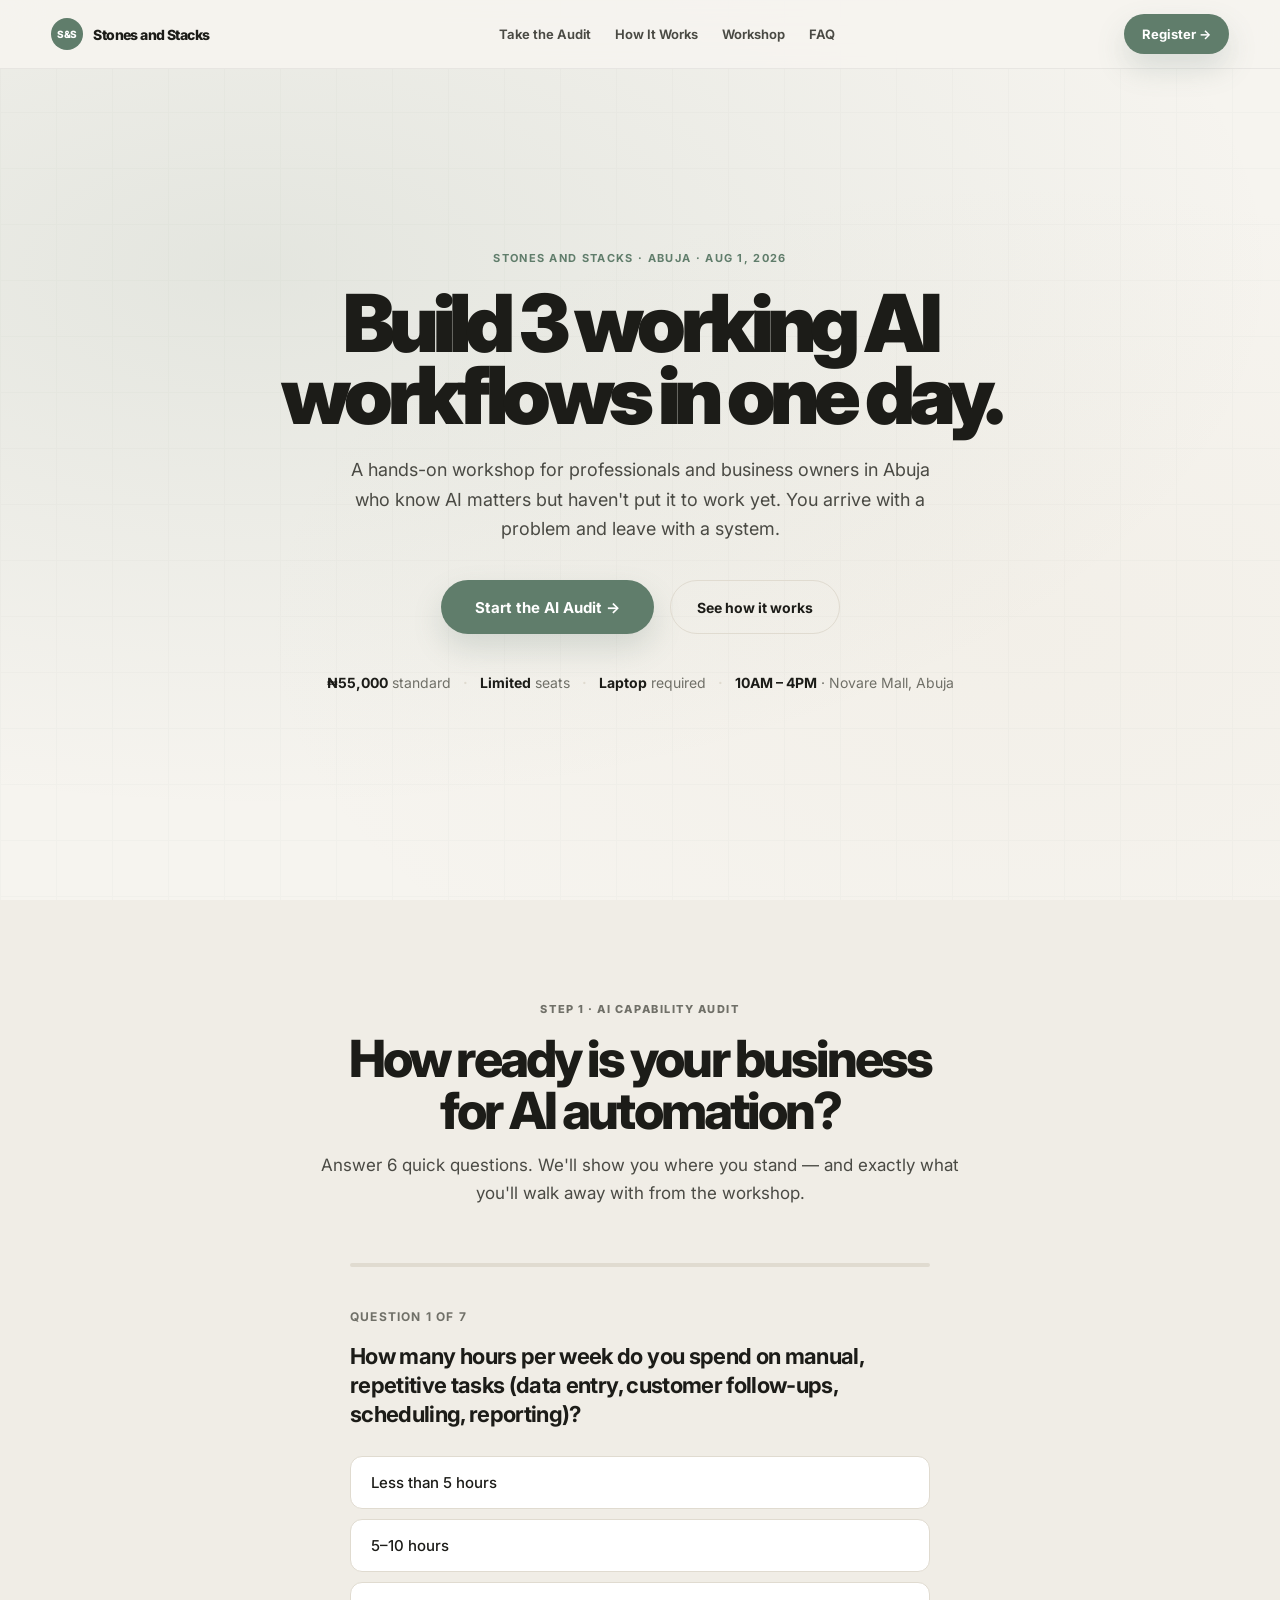
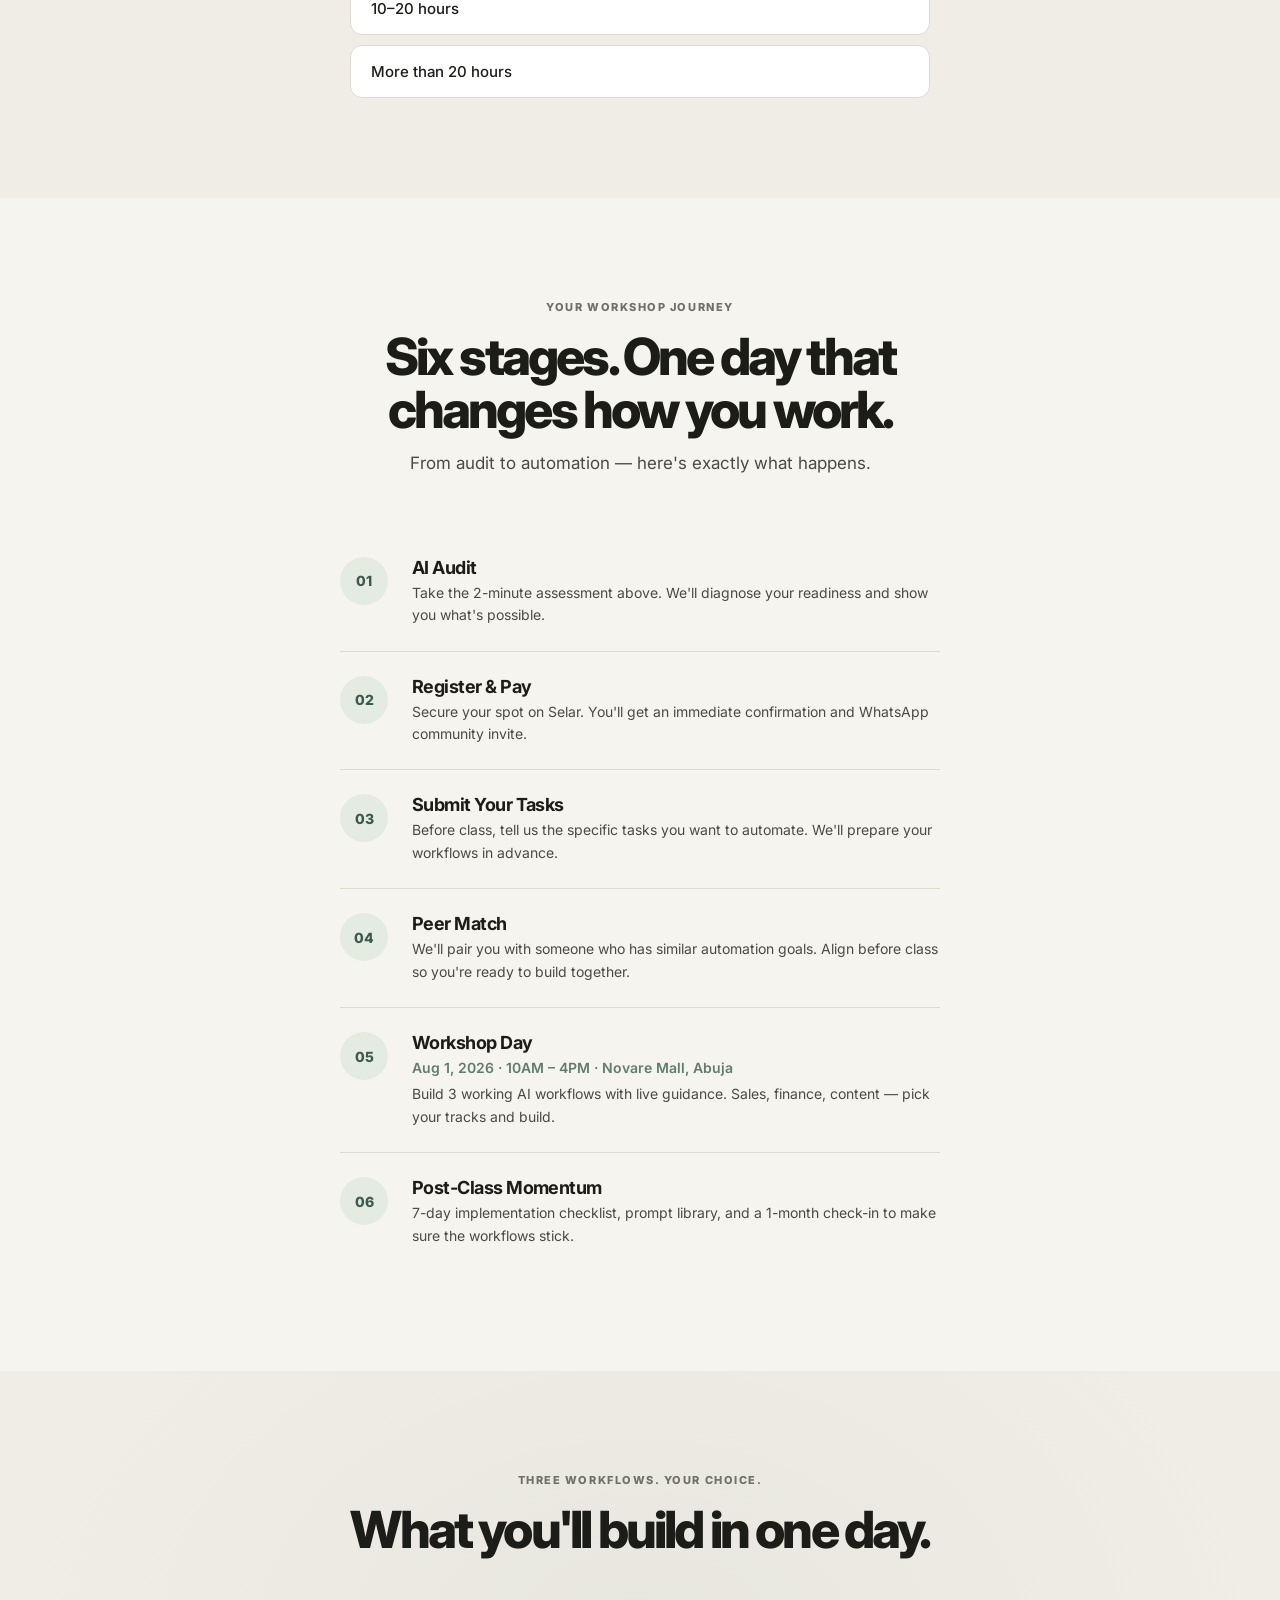
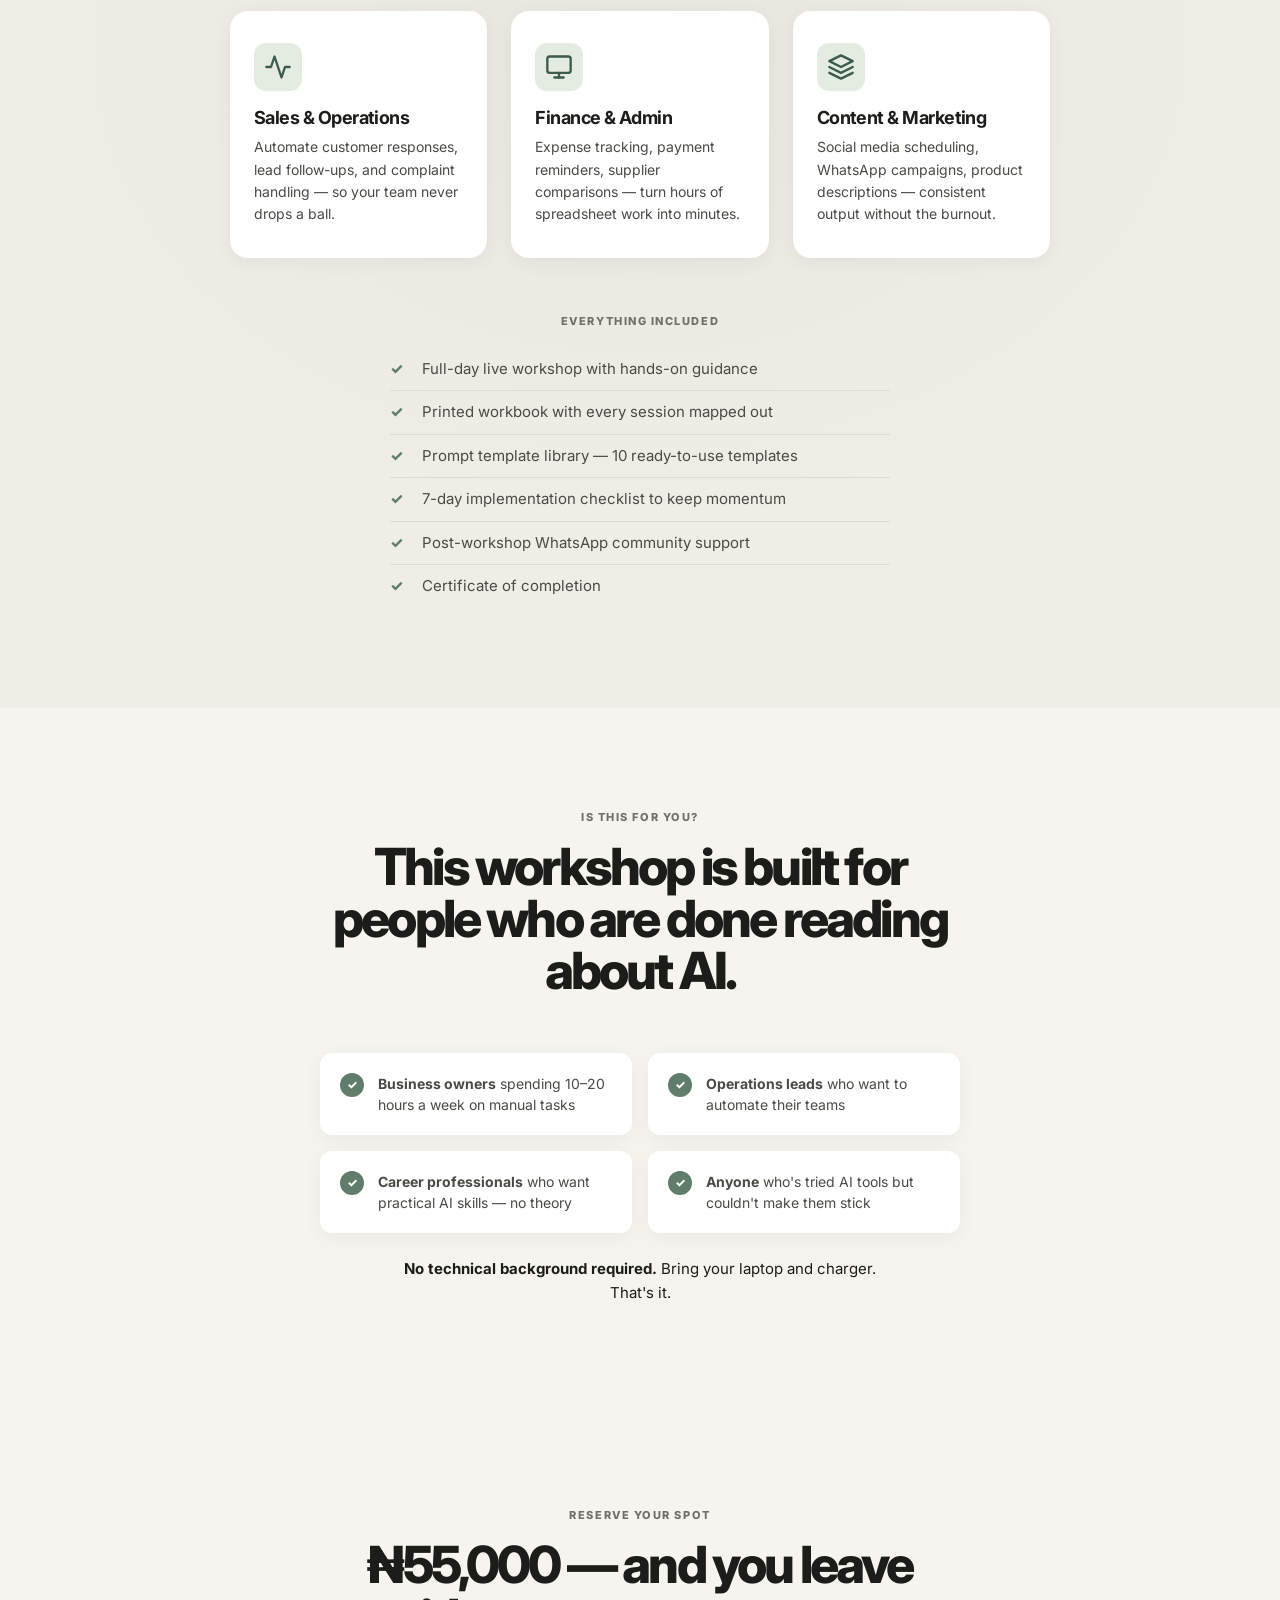
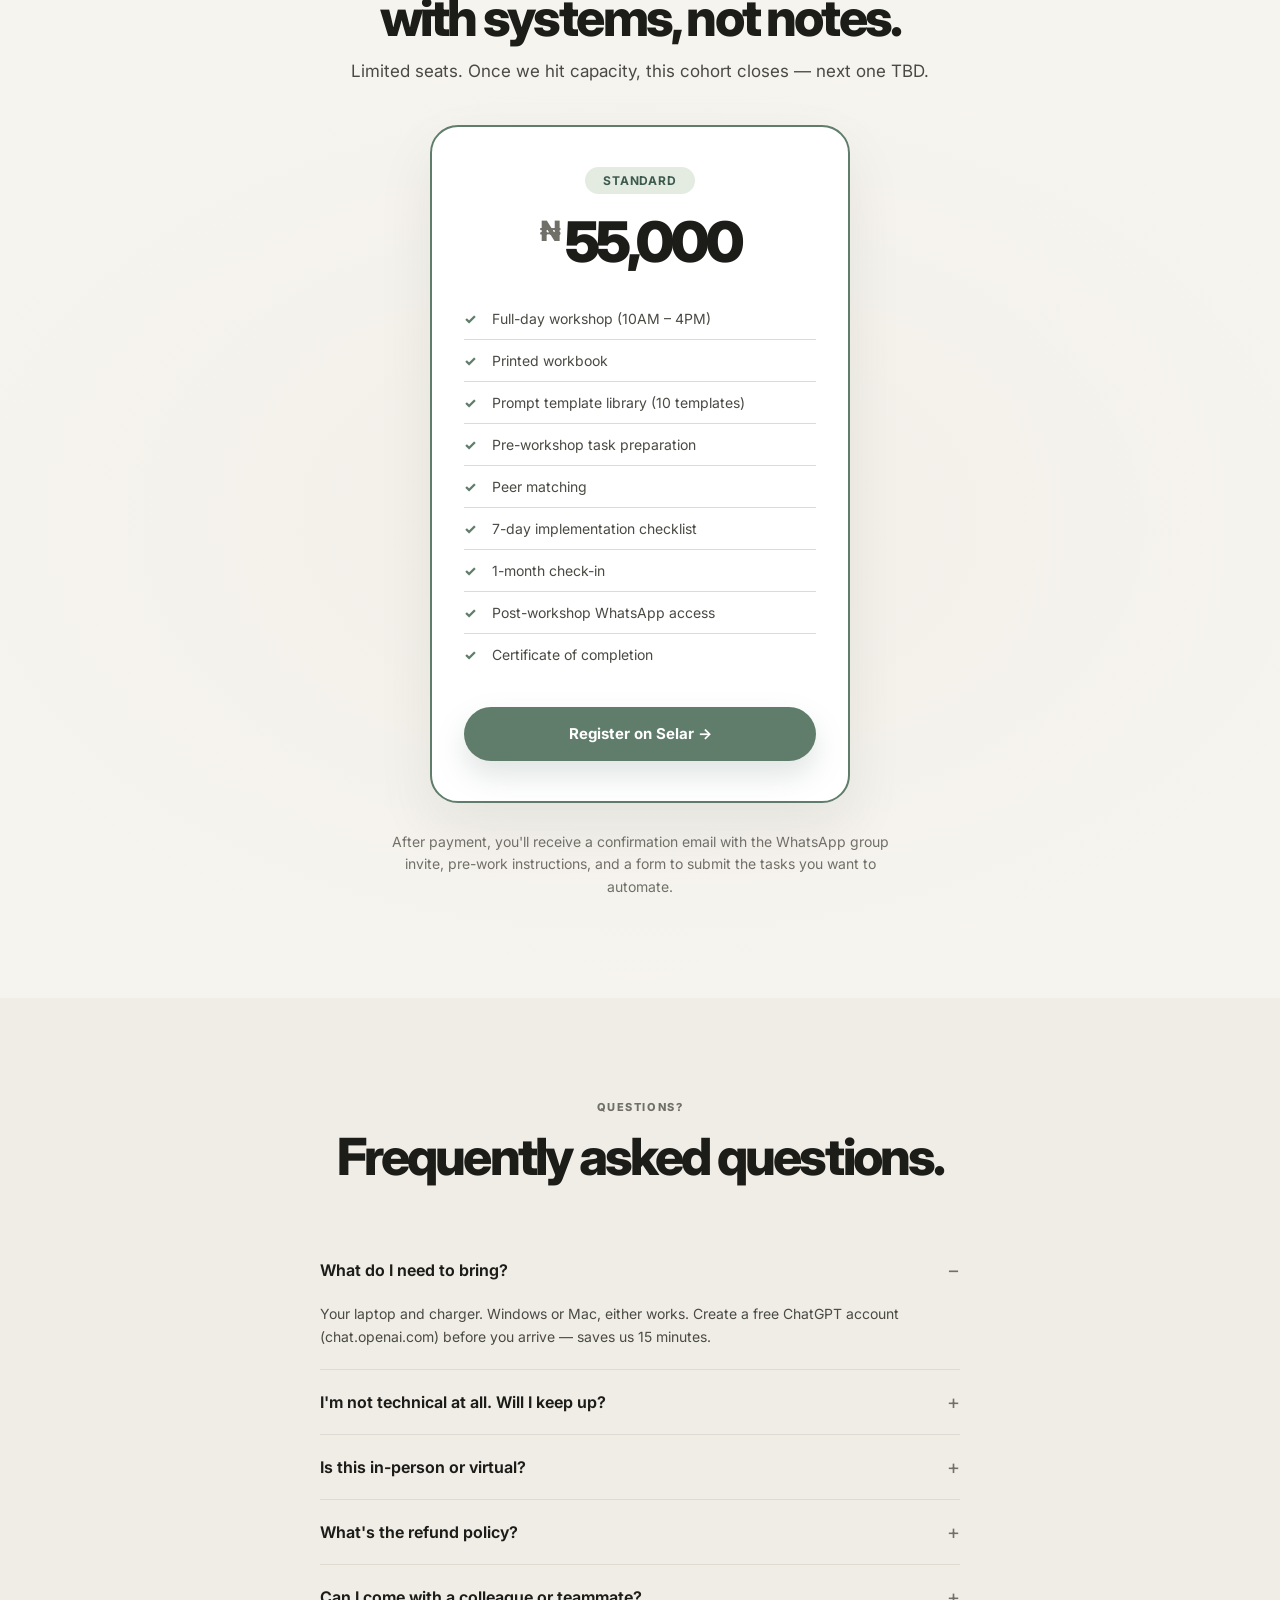
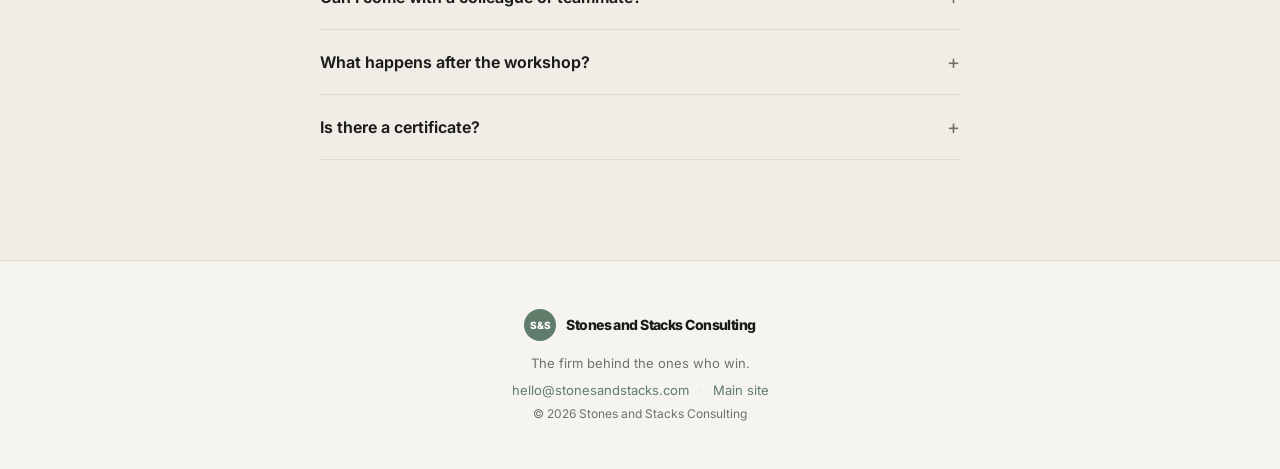
==== commit 99937bb2: "Wire quiz to Google Forms: add email capture, POST on completion - Added Q7 email field to the quiz " ====
--- a/workshop/index.html
+++ b/workshop/index.html
@@ -126,7 +126,7 @@
 
           <!-- Q1 -->
           <div class="quiz-question active" data-q="1">
-            <p class="quiz-qnum">Question 1 of 6</p>
+            <p class="quiz-qnum">Question 1 of 7</p>
             <h3 class="quiz-qtext">How many hours per week do you spend on manual, repetitive tasks (data entry, customer follow-ups, scheduling, reporting)?</h3>
             <div class="quiz-options">
               <button class="quiz-opt" data-value="1">Less than 5 hours</button>
@@ -188,13 +188,24 @@
 
           <!-- Q6 -->
           <div class="quiz-question" data-q="6">
-            <p class="quiz-qnum">Question 6 of 6</p>
+            <p class="quiz-qnum">Question 6 of 7</p>
             <h3 class="quiz-qtext">What's your biggest frustration with your current workflow?</h3>
             <div class="quiz-options">
               <button class="quiz-opt" data-value="time">Too much time wasted on repetitive work</button>
               <button class="quiz-opt" data-value="errors">Too many manual errors &amp; missed follow-ups</button>
               <button class="quiz-opt" data-value="tools">Can't find tools that actually work for my business</button>
               <button class="quiz-opt" data-value="knowledge">I know AI can help but don't know how to apply it</button>
+            </div>
+          </div>
+
+          <!-- Q7 — Email -->
+          <div class="quiz-question" data-q="7">
+            <p class="quiz-qnum">Question 7 of 7</p>
+            <h3 class="quiz-qtext">Where should we send your results and workshop details?</h3>
+            <p class="quiz-email-note">We'll email you the full assessment breakdown and registration link.</p>
+            <div class="quiz-email-wrap">
+              <input type="email" class="quiz-email-input" id="quiz-email" placeholder="you@example.com" required autocomplete="email" />
+              <button class="btn btn--primary quiz-email-btn" id="quiz-email-btn">See my results →</button>
             </div>
           </div>
 
--- a/workshop/styles.css
+++ b/workshop/styles.css
@@ -304,6 +304,50 @@
 }
 .quiz-retake:hover { color: var(--ink); }
 
+/* ─── QUIZ EMAIL FIELD ─── */
+.quiz-email-note {
+  font-size: 14px;
+  color: var(--muted);
+  margin: -12px 0 24px;
+  line-height: 1.5;
+}
+.quiz-email-wrap {
+  display: flex;
+  gap: 12px;
+  align-items: center;
+}
+.quiz-email-input {
+  flex: 1;
+  padding: 14px 18px;
+  border: 1.5px solid var(--line);
+  border-radius: var(--radius-xs);
+  background: var(--surface);
+  color: var(--ink);
+  font-size: 16px;
+  font-family: inherit;
+  outline: none;
+  transition: border-color .2s ease, box-shadow .2s ease;
+}
+.quiz-email-input:focus {
+  border-color: var(--accent);
+  box-shadow: 0 0 0 3px rgba(96,125,107,.12);
+}
+.quiz-email-input::placeholder {
+  color: var(--muted);
+}
+.quiz-email-btn {
+  white-space: nowrap;
+  flex-shrink: 0;
+}
+@media (max-width: 480px) {
+  .quiz-email-wrap {
+    flex-direction: column;
+  }
+  .quiz-email-btn {
+    width: 100%;
+  }
+}
+
 /* ─── FLOW STEPS ─── */
 .ws-flow {
   background: var(--bg);
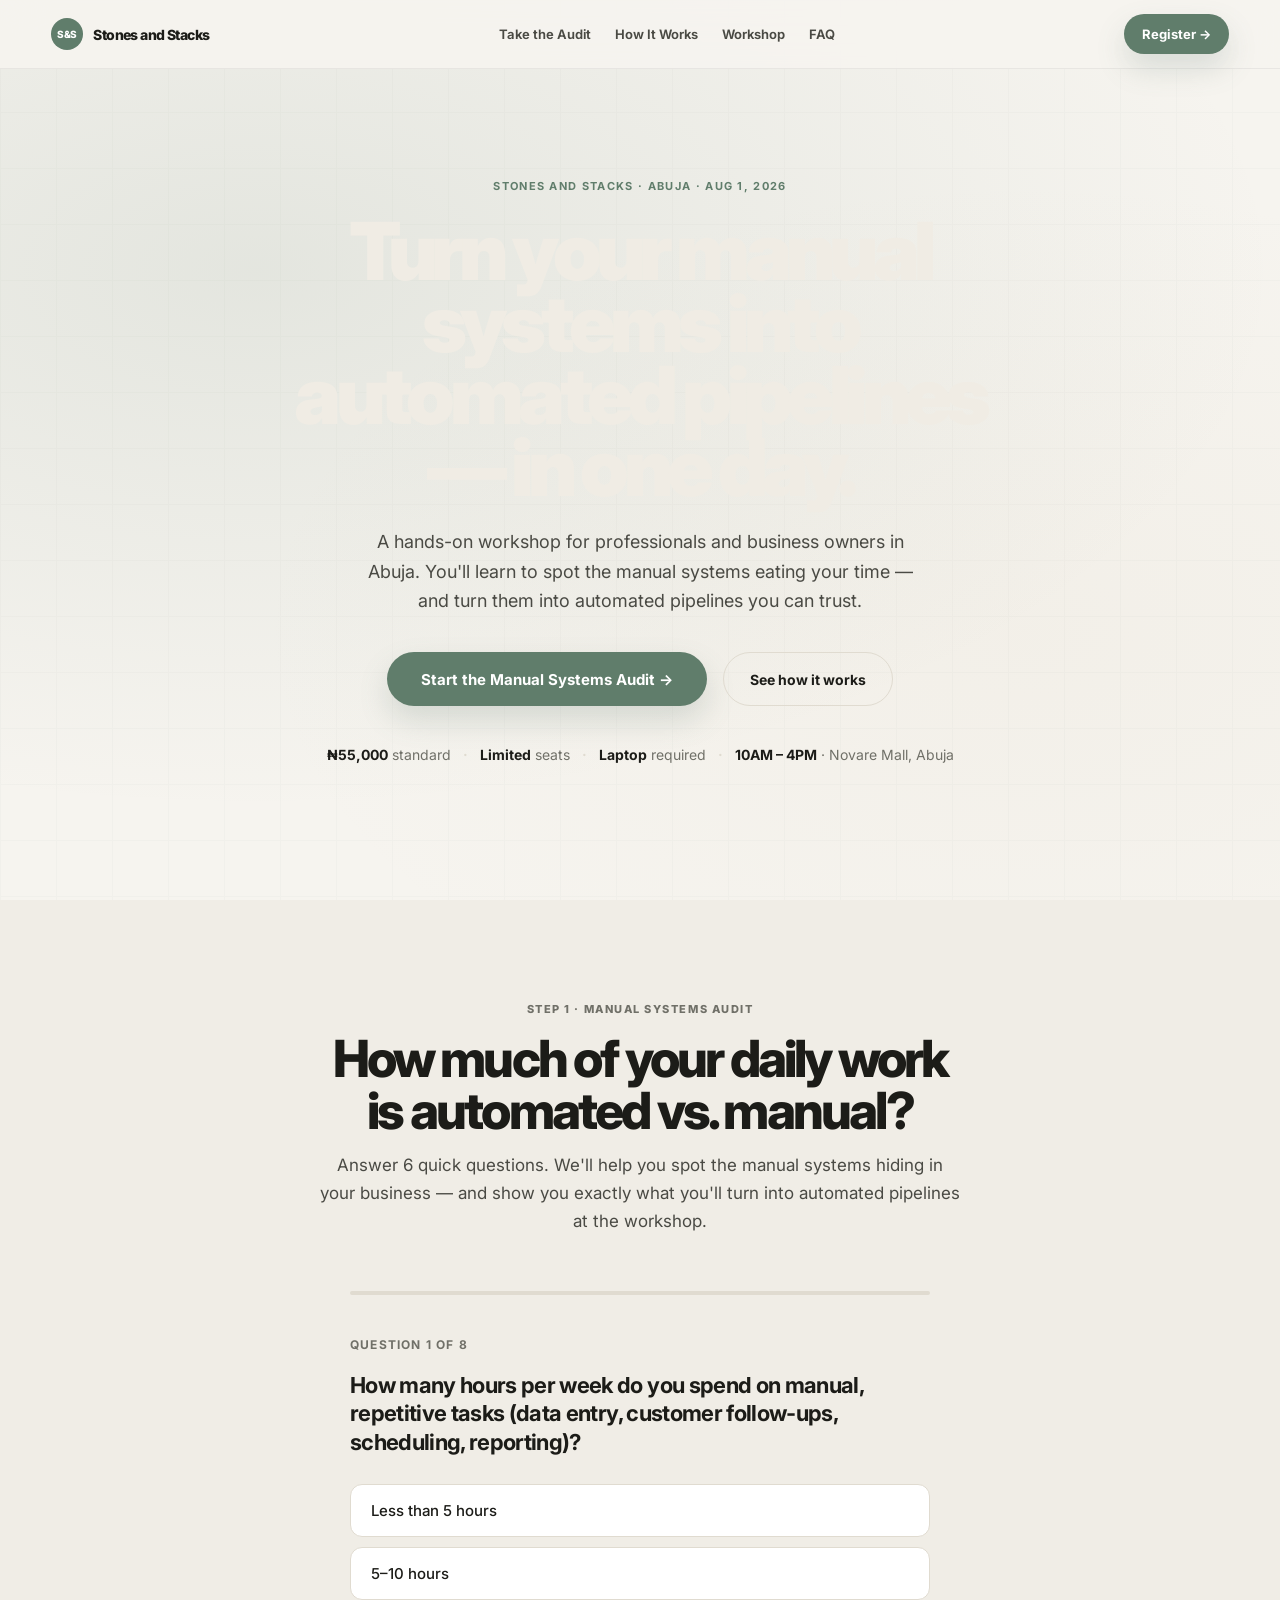
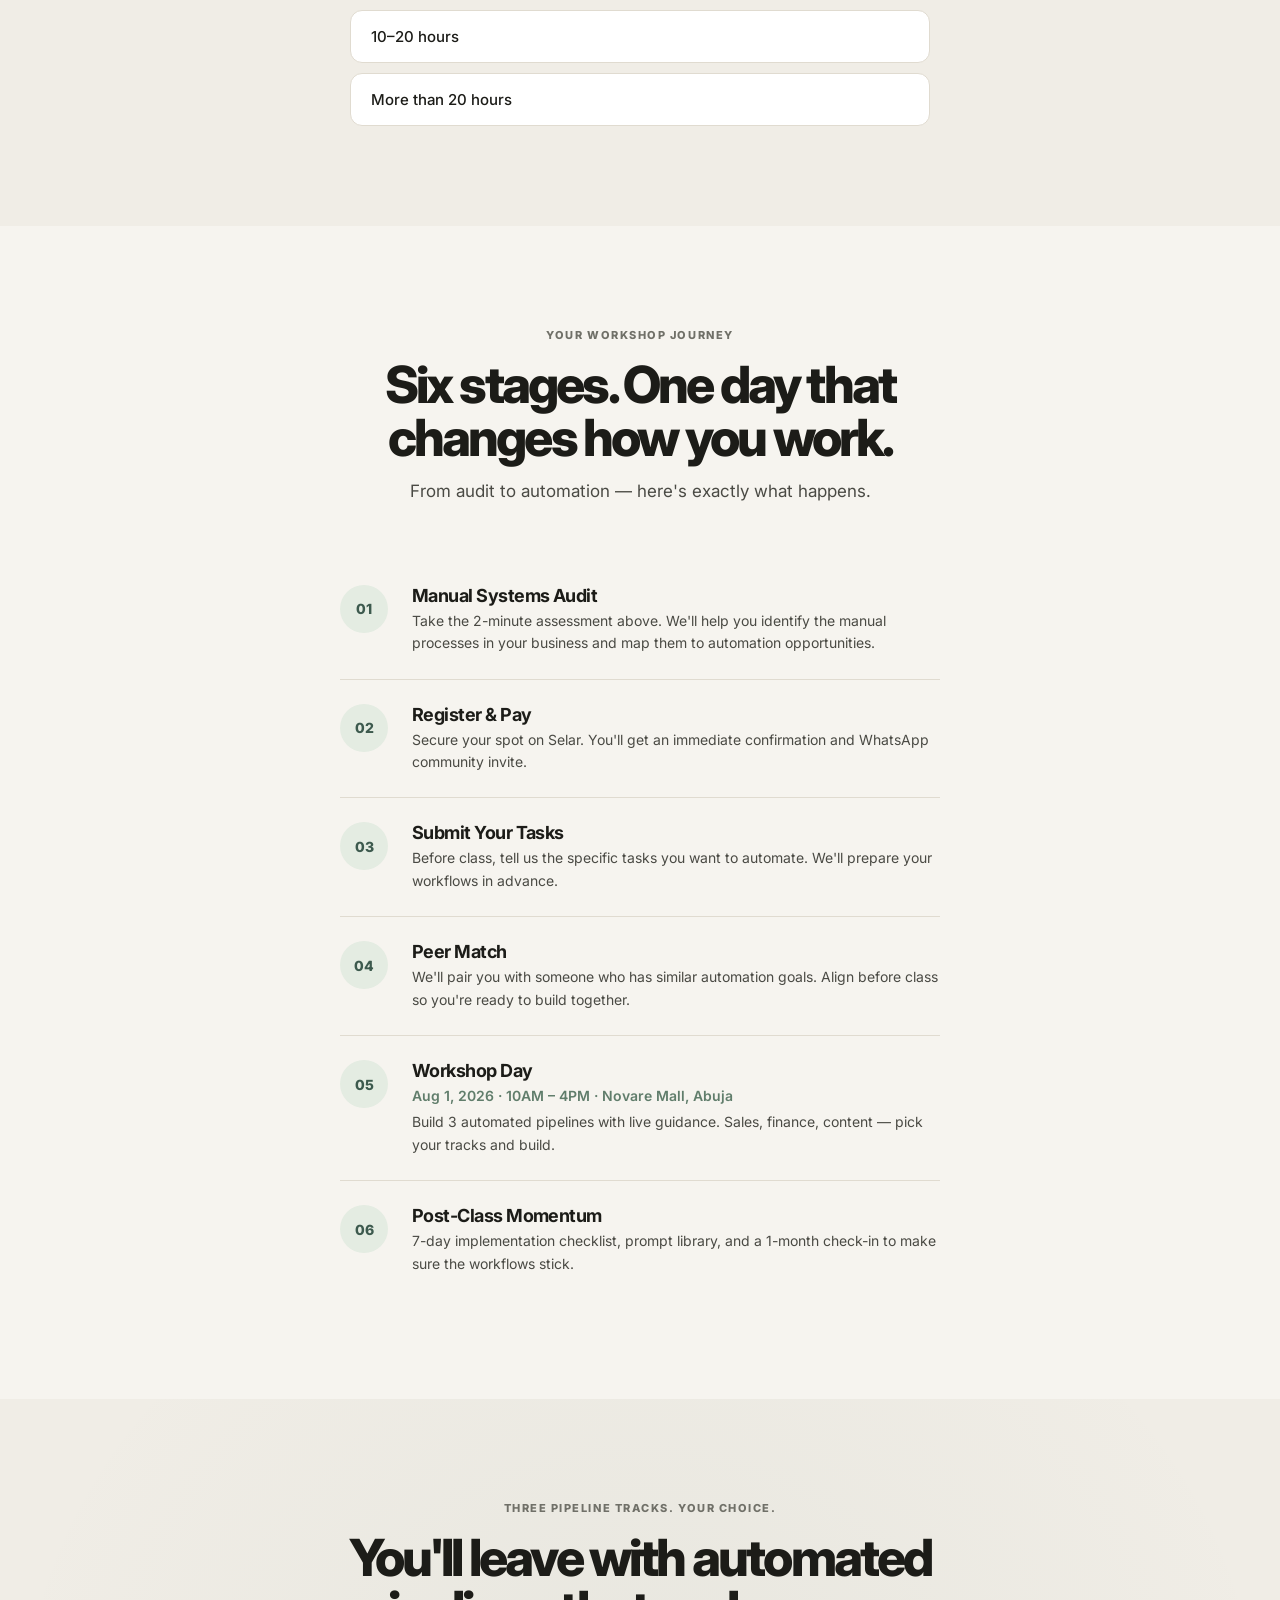
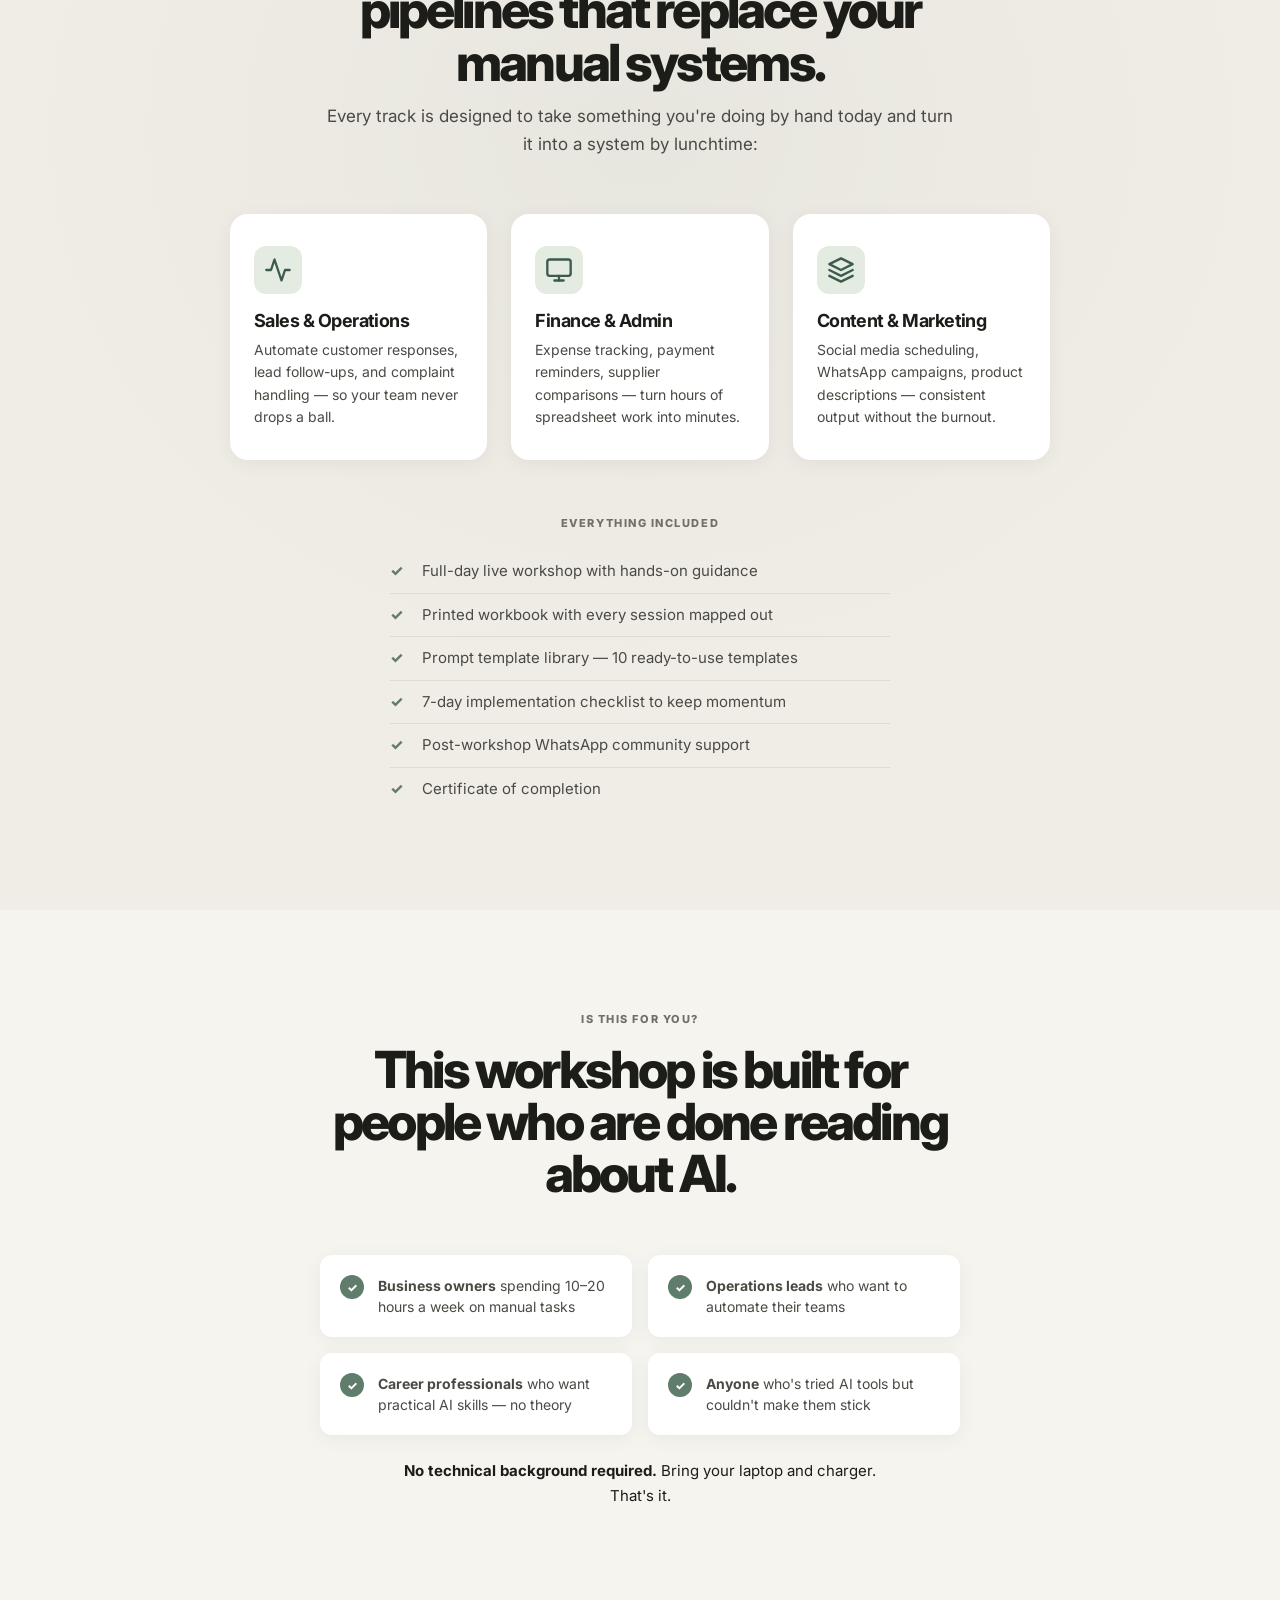
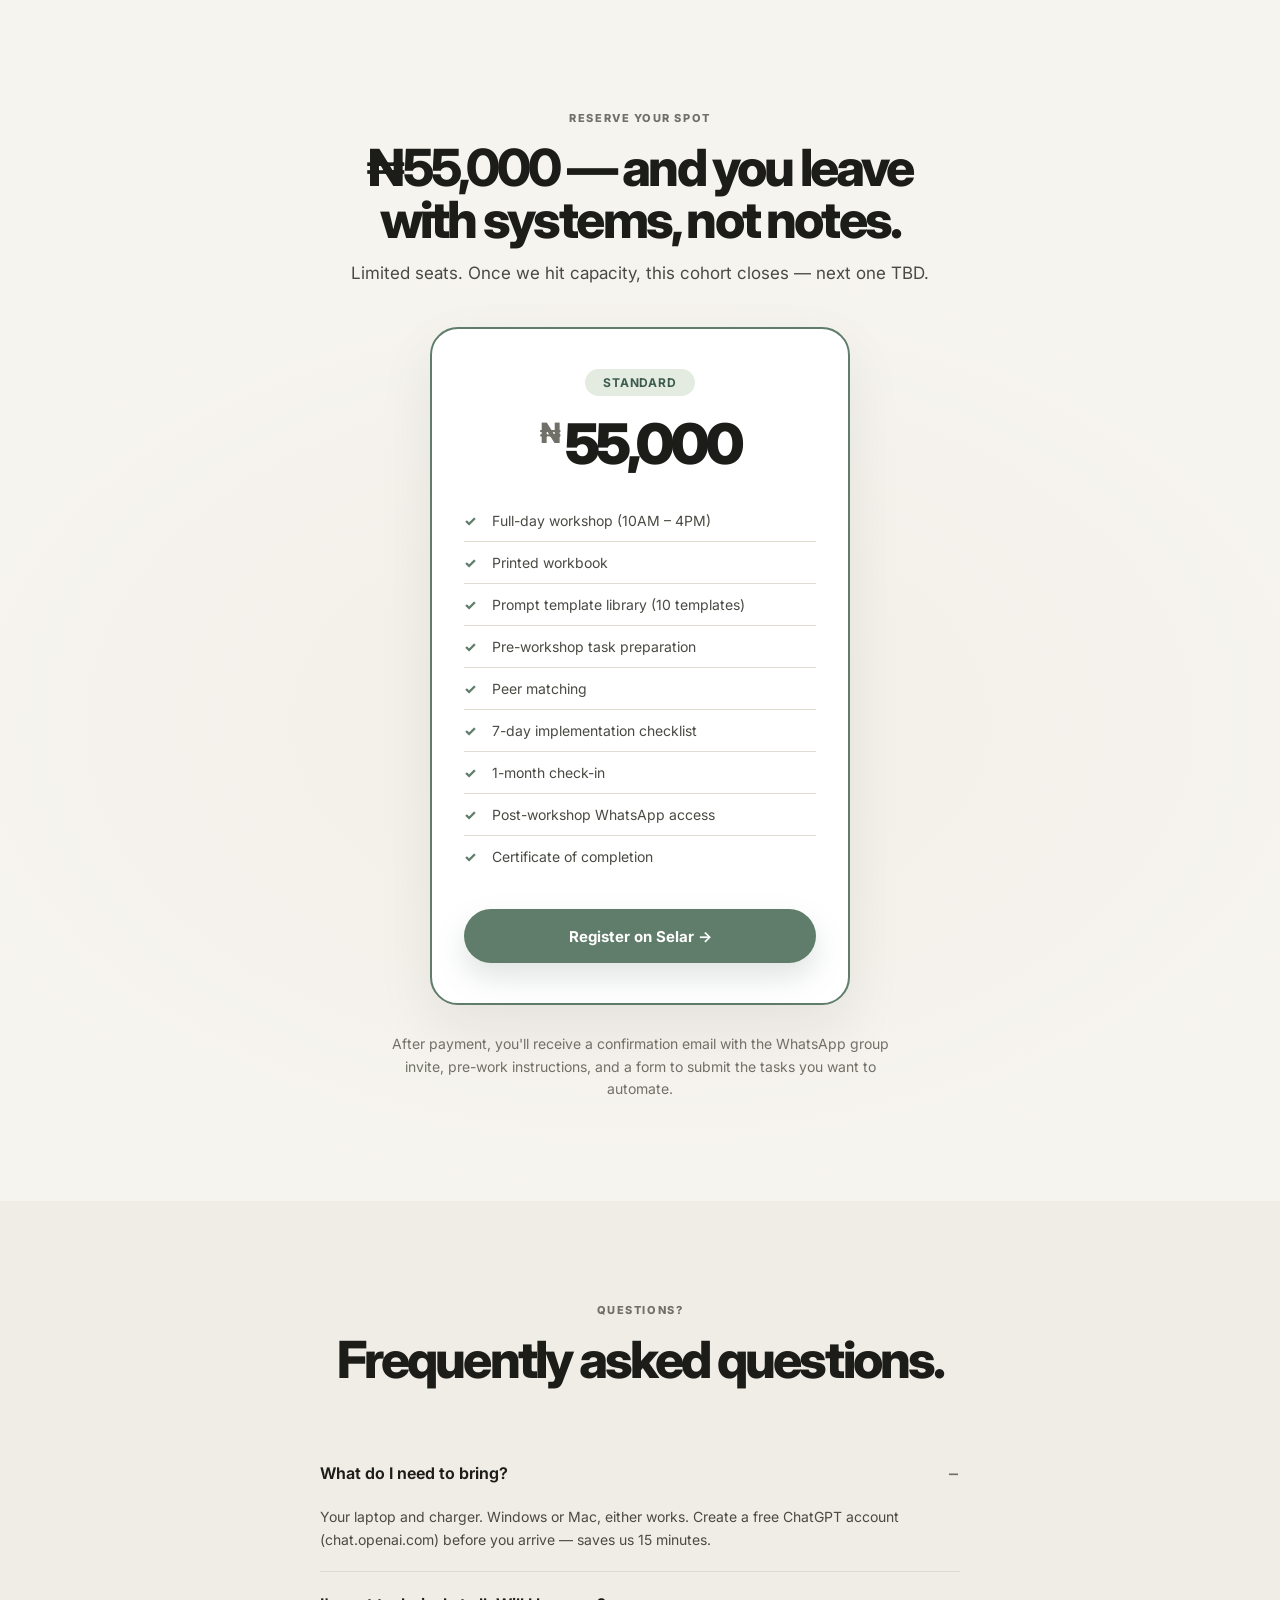
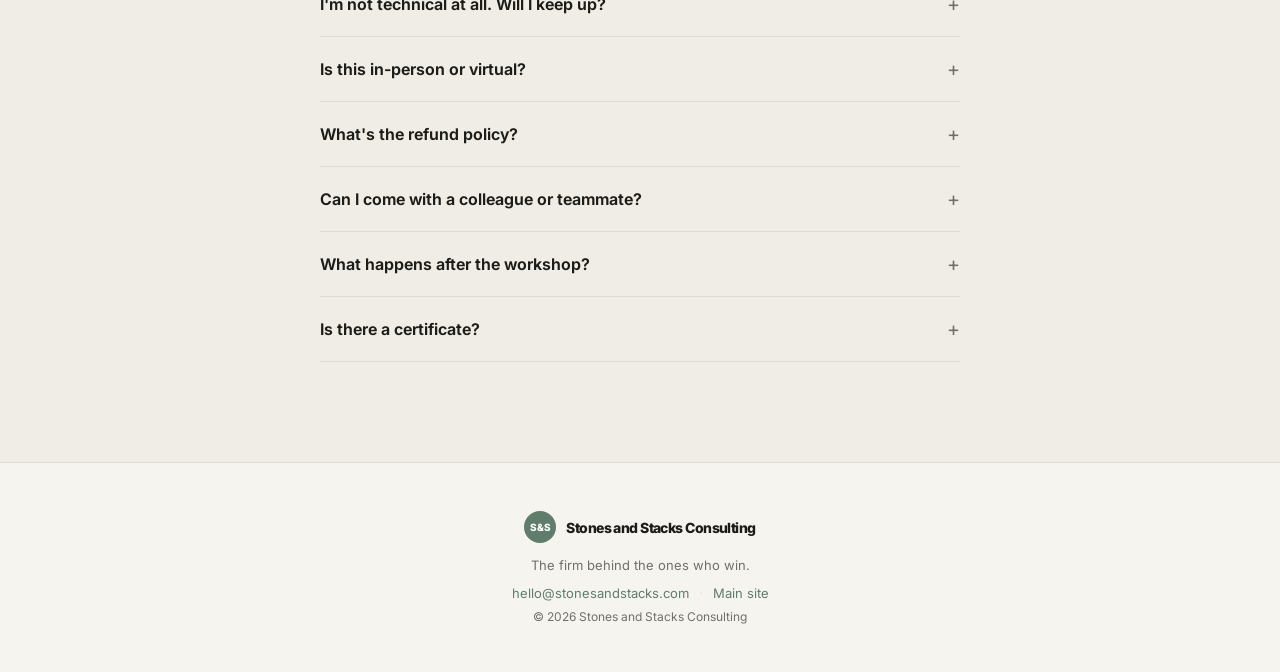
==== commit de0ac55b: "Rebrand workshop to Work Shift with Manual Systems Audit focus Files changed: - index.html: Homepage" ====
--- a/workshop/index.html
+++ b/workshop/index.html
@@ -3,23 +3,23 @@
 <head>
   <meta charset="UTF-8" />
   <meta name="viewport" content="width=device-width, initial-scale=1.0" />
-  <title>AI Automation Workshop — Stones and Stacks Consulting</title>
-  <meta name="description" content="Build 3 working AI workflows in one day. Abuja · Aug 1, 2026. Hands-on workshop for professionals and business owners." />
+  <title>Work Shift — Turning Manual Systems into Automated Pipelines · Stones and Stacks</title>
+  <meta name="description" content="Turn manual systems into automated pipelines in one day. Abuja · Aug 1, 2026. Hands-on workshop for professionals and business owners." />
   <meta name="theme-color" content="#1c1c18" />
 
   <!-- Open Graph -->
   <meta property="og:type" content="website" />
   <meta property="og:url" content="https://stonesandstacks.com/workshop/" />
-  <meta property="og:title" content="AI Automation Workshop — Build 3 AI workflows in one day." />
-  <meta property="og:description" content="Hands-on workshop in Abuja. No theory. You arrive with a problem and leave with working automation." />
+  <meta property="og:title" content="Work Shift — Turning Manual Systems into Automated Pipelines" />
+  <meta property="og:description" content="Hands-on workshop in Abuja. Run a Manual Systems Audit and leave with automated pipelines that run without you." />
   <meta property="og:image" content="https://stonesandstacks.com/workshop/og-workshop.png" />
   <meta property="og:image:width" content="1200" />
   <meta property="og:image:height" content="630" />
 
   <!-- Twitter Card -->
   <meta name="twitter:card" content="summary_large_image" />
-  <meta name="twitter:title" content="AI Automation Workshop — Stones and Stacks Consulting" />
-  <meta name="twitter:description" content="Build 3 working AI workflows in one day. Abuja · Aug 1, 2026." />
+  <meta name="twitter:title" content="Work Shift — Turning Manual Systems into Automated Pipelines" />
+  <meta name="twitter:description" content="Turn manual systems into automated pipelines in one day. Abuja · Aug 1, 2026." />
   <meta name="twitter:image" content="https://stonesandstacks.com/workshop/og-workshop.png" />
 
   <!-- Structured Data -->
@@ -27,8 +27,8 @@
   {
     "@context": "https://schema.org",
     "@type": "Event",
-    "name": "AI Automation Workshop",
-    "description": "An intensive, hands-on workshop where you build 3 working AI workflows in one day.",
+    "name": "Work Shift — Turning Manual Systems into Automated Pipelines",
+    "description": "An intensive, hands-on workshop where you run a Manual Systems Audit and turn manual processes into automated pipelines in one day.",
     "startDate": "2026-08-01T10:00:00+01:00",
     "endDate": "2026-08-01T16:00:00+01:00",
     "location": {
@@ -86,13 +86,17 @@
       <div class="ws-hero-pattern" aria-hidden="true"></div>
       <div class="ws-hero-inner">
         <p class="eyebrow ws-eyebrow">Stones and Stacks · Abuja · Aug 1, 2026</p>
-        <h1 class="ws-title">Build&nbsp;3 working AI workflows in&nbsp;one&nbsp;day.</h1>
+        <h1 class="ws-title"><!-- 🏷️ H1 – Needs Femi's pick. Options below. Pick one and rebuild. -->
+          <!-- Option A (recommended): Turn your manual systems into automated pipelines — in one day. -->
+          <!-- Option B: From manual grind to automated pipelines — in one day. -->
+          <!-- Option C: Stop doing manually what a system can do for you. -->
+          Turn your manual systems into automated pipelines — in&nbsp;one&nbsp;day.</h1>
         <p class="ws-hero-text">
-          A hands-on workshop for professionals and business owners in Abuja who know AI matters
-          but haven't put it to work yet. You arrive with a problem and leave with a system.
+          A hands-on workshop for professionals and business owners in Abuja. You'll learn to spot the manual
+          systems eating your time — and turn them into automated pipelines you can trust.
         </p>
         <div class="ws-hero-actions">
-          <a class="btn btn--primary btn--large" href="#audit">Start the AI Audit →</a>
+          <a class="btn btn--primary btn--large" href="#audit">Start the Manual Systems Audit →</a>
           <a class="btn btn--outline" href="#flow">See how it works</a>
         </div>
         <div class="ws-hero-strip">
@@ -107,15 +111,15 @@
       </div>
     </section>
 
-    <!-- ═══ AI CAPABILITY AUDIT ═══ -->
+    <!-- ═══ MANUAL SYSTEMS AUDIT ═══ -->
     <section class="ws-section ws-audit" id="audit">
       <div class="ws-section-inner">
         <div class="section-heading">
-          <p class="eyebrow reveal">Step 1 · AI Capability Audit</p>
-          <h2 class="reveal delay-1">How ready is your business for AI automation?</h2>
+          <p class="eyebrow reveal">Step 1 · Manual Systems Audit</p>
+          <h2 class="reveal delay-1">How much of your daily work is automated vs. manual?</h2>
           <p class="intro-text reveal delay-1">
-            Answer 6 quick questions. We'll show you where you stand — and exactly what
-            you'll walk away with from the workshop.
+            Answer 6 quick questions. We'll help you spot the manual systems hiding in your business — and show you exactly what
+            you'll turn into automated pipelines at the workshop.
           </p>
         </div>
 
@@ -126,7 +130,7 @@
 
           <!-- Q1 -->
           <div class="quiz-question active" data-q="1">
-            <p class="quiz-qnum">Question 1 of 7</p>
+            <p class="quiz-qnum">Question 1 of 8</p>
             <h3 class="quiz-qtext">How many hours per week do you spend on manual, repetitive tasks (data entry, customer follow-ups, scheduling, reporting)?</h3>
             <div class="quiz-options">
               <button class="quiz-opt" data-value="1">Less than 5 hours</button>
@@ -138,7 +142,7 @@
 
           <!-- Q2 -->
           <div class="quiz-question" data-q="2">
-            <p class="quiz-qnum">Question 2 of 6</p>
+            <p class="quiz-qnum">Question 2 of 8</p>
             <h3 class="quiz-qtext">What's your biggest operational time sink?</h3>
             <div class="quiz-options">
               <button class="quiz-opt" data-value="customer">Customer service &amp; follow-ups</button>
@@ -149,10 +153,22 @@
             </div>
           </div>
 
-          <!-- Q3 -->
+          <!-- Q3 — reframed to surface systems gap first -->
           <div class="quiz-question" data-q="3">
-            <p class="quiz-qnum">Question 3 of 6</p>
-            <h3 class="quiz-qtext">Which of these best describes your AI experience so far?</h3>
+            <p class="quiz-qnum">Question 3 of 8</p>
+            <h3 class="quiz-qtext">Which of these manual systems is costing you the most time right now?</h3>
+            <div class="quiz-options">
+              <button class="quiz-opt" data-value="mostly-manual">Everything runs on manual processes and spreadsheets</button>
+              <button class="quiz-opt" data-value="mix">Some tools, but I'm still doing key work by hand</button>
+              <button class="quiz-opt" data-value="mostly-auto">Core systems are automated, some gaps remain</button>
+              <button class="quiz-opt" data-value="pipeline-minded">I actively build automated pipelines where I can</button>
+            </div>
+          </div>
+
+          <!-- Q4 — AI experience follow-up -->
+          <div class="quiz-question" data-q="4">
+            <p class="quiz-qnum">Question 4 of 8</p>
+            <h3 class="quiz-qtext">And how about AI specifically — what's your experience so far?</h3>
             <div class="quiz-options">
               <button class="quiz-opt" data-value="none">Never tried. Don't know where to start.</button>
               <button class="quiz-opt" data-value="tried">Tried ChatGPT but couldn't make it stick.</button>
@@ -161,9 +177,9 @@
             </div>
           </div>
 
-          <!-- Q4 -->
-          <div class="quiz-question" data-q="4">
-            <p class="quiz-qnum">Question 4 of 6</p>
+          <!-- Q5 -->
+          <div class="quiz-question" data-q="5">
+            <p class="quiz-qnum">Question 5 of 8</p>
             <h3 class="quiz-qtext">What industry are you in?</h3>
             <div class="quiz-options">
               <button class="quiz-opt" data-value="retail">Retail &amp; E-commerce</button>
@@ -174,9 +190,9 @@
             </div>
           </div>
 
-          <!-- Q5 -->
-          <div class="quiz-question" data-q="5">
-            <p class="quiz-qnum">Question 5 of 6</p>
+          <!-- Q6 -->
+          <div class="quiz-question" data-q="6">
+            <p class="quiz-qnum">Question 6 of 8</p>
             <h3 class="quiz-qtext">How many people are on your team or in your business?</h3>
             <div class="quiz-options">
               <button class="quiz-opt" data-value="solo">Just me (solo operator)</button>
@@ -186,9 +202,9 @@
             </div>
           </div>
 
-          <!-- Q6 -->
-          <div class="quiz-question" data-q="6">
-            <p class="quiz-qnum">Question 6 of 7</p>
+          <!-- Q7 -->
+          <div class="quiz-question" data-q="7">
+            <p class="quiz-qnum">Question 7 of 8</p>
             <h3 class="quiz-qtext">What's your biggest frustration with your current workflow?</h3>
             <div class="quiz-options">
               <button class="quiz-opt" data-value="time">Too much time wasted on repetitive work</button>
@@ -198,13 +214,16 @@
             </div>
           </div>
 
-          <!-- Q7 — Email -->
-          <div class="quiz-question" data-q="7">
-            <p class="quiz-qnum">Question 7 of 7</p>
+          <!-- Q8 — Email & Phone -->
+          <div class="quiz-question" data-q="8">
+            <p class="quiz-qnum">Question 8 of 8</p>
             <h3 class="quiz-qtext">Where should we send your results and workshop details?</h3>
-            <p class="quiz-email-note">We'll email you the full assessment breakdown and registration link.</p>
+            <p class="quiz-email-note">We'll email you the full assessment breakdown and keep you updated. We may also call if you need help registering.</p>
             <div class="quiz-email-wrap">
-              <input type="email" class="quiz-email-input" id="quiz-email" placeholder="you@example.com" required autocomplete="email" />
+              <div class="quiz-contact-fields">
+                <input type="email" class="quiz-email-input" id="quiz-email" placeholder="Email address" required autocomplete="email" />
+                <input type="tel" class="quiz-email-input" id="quiz-phone" placeholder="Phone number (e.g., 080 XXXX XXXX)" autocomplete="tel" />
+              </div>
               <button class="btn btn--primary quiz-email-btn" id="quiz-email-btn">See my results →</button>
             </div>
           </div>
@@ -218,7 +237,7 @@
                   <path d="M8 12l2.5 2.5L16 9" fill="none" stroke="currentColor" stroke-width="2" stroke-linecap="round" stroke-linejoin="round"/>
                 </svg>
               </div>
-              <h3 class="quiz-result-title" id="quiz-result-title">Your AI Automation Readiness</h3>
+              <h3 class="quiz-result-title" id="quiz-result-title">Your Pipeline Readiness</h3>
               <div class="quiz-result-score" id="quiz-result-score"></div>
               <p class="quiz-result-text" id="quiz-result-text"></p>
               <div class="quiz-result-recs" id="quiz-result-recs"></div>
@@ -249,8 +268,8 @@
           <div class="ws-step reveal">
             <span class="ws-step-num">01</span>
             <div class="ws-step-body">
-              <h3>AI Audit</h3>
-              <p>Take the 2-minute assessment above. We'll diagnose your readiness and show you what's possible.</p>
+              <h3>Manual Systems Audit</h3>
+              <p>Take the 2-minute assessment above. We'll help you identify the manual processes in your business and map them to automation opportunities.</p>
             </div>
           </div>
           <div class="ws-step reveal delay-1">
@@ -279,7 +298,7 @@
             <div class="ws-step-body">
               <h3>Workshop Day</h3>
               <p class="ws-step-date">Aug 1, 2026 · 10AM – 4PM · Novare Mall, Abuja</p>
-              <p>Build 3 working AI workflows with live guidance. Sales, finance, content — pick your tracks and build.</p>
+              <p>Build 3 automated pipelines with live guidance. Sales, finance, content — pick your tracks and build.</p>
             </div>
           </div>
           <div class="ws-step reveal delay-2">
@@ -298,8 +317,9 @@
       <div class="ws-build-bg" aria-hidden="true"></div>
       <div class="ws-section-inner">
         <div class="section-heading">
-          <p class="eyebrow reveal">Three workflows. Your choice.</p>
-          <h2 class="reveal delay-1">What you'll build in one day.</h2>
+          <p class="eyebrow reveal">Three pipeline tracks. Your choice.</p>
+          <h2 class="reveal delay-1">You'll leave with automated pipelines that replace your manual systems.</h2>
+          <p class="intro-text reveal delay-1">Every track is designed to take something you're doing by hand today and turn it into a system by lunchtime:</p>
         </div>
 
         <div class="ws-build-grid">
--- a/styles.css
+++ b/styles.css
@@ -47,6 +47,8 @@
   --reveal-dur: .7s;
 }
 
+/* ═══ DARK MODE — disabled until ready ═══ */
+/*
 @media (prefers-color-scheme: dark) {
   :root {
     --bg:         #1c1c18;
@@ -67,6 +69,7 @@
     --shadow-lg:  0 40px 90px rgba(0,0,0,.5);
   }
 }
+*/
 
 * { box-sizing: border-box; }
 html { scroll-behavior: smooth; }
@@ -240,7 +243,7 @@
   gap: 28px;
   font-size: 13px;
   font-weight: 650;
-  color: #3a3a34;
+  color: var(--soft-ink);
 }
 .nav a {
   position: relative;
@@ -351,7 +354,7 @@
 .hero h1 {
   color: var(--ink);
 }
-.hero .eyebrow { color: rgba(138,138,126,.8); }
+.hero .eyebrow { color: var(--muted); }
 .hero-text {
   max-width: 620px;
   margin: 0 auto 34px;
@@ -446,12 +449,18 @@
   opacity: .08;
   pointer-events: none;
 }
-.company-layout {
-  position: relative;
+.company-heading {
+  text-align: center;
+  max-width: 640px;
+  margin: 0 auto 48px;
+  position: relative;
+  z-index: 2;
+}
+.company-body {
   display: grid;
   grid-template-columns: 1fr 1fr;
   gap: 60px;
-  align-items: start;
+  align-items: center;
 }
 .company-text {
   position: relative;
@@ -828,62 +837,181 @@
   color: var(--accent-drk);
 }
 
-/* ─── WORKSHOP BANNER (standalone) ─── */
-.workshop-banner {
-  background: var(--accent-lt);
-  border-top: 1px solid var(--line);
-  border-bottom: 1px solid var(--line);
-}
-.workshop-banner-inner {
+/* ─── WORKSHOP BANNER (promo card) ─── */
+.ws-banner {
+  background: #142118;
+  border-radius: var(--radius-lg);
+  margin: 0 auto;
   width: min(1120px, calc(100% - 44px));
-  margin: 0 auto;
+  position: relative;
+  overflow: hidden;
+}
+.ws-banner-inner {
   display: flex;
   align-items: center;
   justify-content: space-between;
-  gap: 32px;
-  padding: 40px 0;
-}
-.workshop-banner-content {
+  gap: 40px;
+  padding: 44px 48px;
+  position: relative;
+}
+
+/* Gold L-accent in top-right corner */
+.ws-accent {
+  position: absolute;
+  top: 0;
+  right: 0;
+  width: 60px;
+  height: 60px;
+  border-top: 2px solid #c9a84c;
+  border-right: 2px solid #c9a84c;
+  border-radius: 0 var(--radius-lg) 0 0;
+  pointer-events: none;
+}
+
+/* Left: content */
+.ws-content {
   flex: 1;
   min-width: 0;
 }
-.workshop-banner h3 {
-  margin: 0 0 6px;
-  font-size: 22px;
-}
-.workshop-banner-desc {
+.ws-eyebrow {
+  margin: 0 0 12px;
+  font-size: 11px;
+  font-weight: 800;
+  letter-spacing: .14em;
+  text-transform: uppercase;
+  color: #c9a84c;
+}
+.ws-title {
+  margin: 0 0 14px;
+  font-size: clamp(28px, 3.6vw, 40px);
+  line-height: 1.05;
+  letter-spacing: -.04em;
+  font-weight: 900;
+  color: #f0ece4;
+}
+.ws-title-em {
+  color: #c9a84c;
+}
+.ws-desc {
+  margin: 0;
   font-size: 14px;
-  color: var(--soft-ink);
-  margin-bottom: 12px;
-  max-width: 520px;
-}
-.workshop-banner-meta {
-  display: flex;
-  flex-wrap: wrap;
-  gap: 6px 18px;
-  font-size: 12px;
-  color: var(--muted);
-  font-weight: 600;
-}
-.workshop-banner-cta {
+  line-height: 1.6;
+  color: #a8a498;
+  max-width: 480px;
+}
+
+/* Right: details */
+.ws-side {
   flex-shrink: 0;
-}
-.workshop-banner-cta .btn {
-  white-space: nowrap;
-}
-
-/* Reused by both old workshop-tryus and new banner */
-.tryus-badge {
-  display: inline-block;
-  padding: 3px 10px;
-  margin-bottom: 12px;
-  border-radius: 999px;
-  background: var(--accent);
-  color: white;
-  font-size: 9px;
+  width: 320px;
+}
+.ws-cards {
+  display: grid;
+  grid-template-columns: 1fr 1fr;
+  gap: 10px;
+  margin-bottom: 10px;
+}
+.ws-card {
+  display: flex;
+  flex-direction: column;
+  align-items: flex-start;
+  gap: 4px;
+  padding: 16px 18px;
+  border-radius: var(--radius-sm);
+  background: rgba(255,255,255,.04);
+  border: 1px solid rgba(201,168,76,.3);
+}
+.ws-icon {
+  width: 18px;
+  height: 18px;
+  margin-bottom: 6px;
+}
+.ws-card-primary {
+  display: block;
+  font-size: 14px;
   font-weight: 800;
+  letter-spacing: -.02em;
+  color: #c9a84c;
+}
+.ws-card-secondary {
+  display: block;
+  font-size: 10px;
+  font-weight: 700;
   letter-spacing: .08em;
   text-transform: uppercase;
+  color: #8a867a;
+}
+
+/* Booking strip */
+.ws-book {
+  display: flex;
+  align-items: center;
+  justify-content: space-between;
+  padding: 12px 20px;
+  border-radius: var(--radius-sm);
+  background: #c9a84c;
+}
+.ws-book-learn {
+  font-size: 14px;
+  font-weight: 700;
+  letter-spacing: -.02em;
+  color: #1a1a16;
+}
+.ws-book-btn {
+  display: inline-flex;
+  align-items: center;
+  gap: 6px;
+  padding: 10px 22px;
+  border-radius: 999px;
+  background: #1a1a16;
+  color: #f0ece4;
+  font-size: 13px;
+  font-weight: 700;
+  transition: background .25s ease, transform .25s ease;
+}
+.ws-book-btn:hover {
+  background: #2a2a24;
+  transform: translateY(-1px);
+}
+.ws-arrow {
+  font-size: 15px;
+  line-height: 1;
+}
+
+/* Responsive */
+@media (max-width: 860px) {
+  .ws-banner-inner {
+    flex-direction: column;
+    align-items: stretch;
+    padding: 36px 28px;
+    gap: 28px;
+  }
+  .ws-side {
+    width: 100%;
+    max-width: 380px;
+  }
+  .ws-accent {
+    width: 40px;
+    height: 40px;
+  }
+}
+@media (max-width: 520px) {
+  .ws-banner-inner {
+    padding: 28px 20px;
+    gap: 24px;
+  }
+  .ws-cards {
+    grid-template-columns: 1fr;
+  }
+  .ws-book {
+    flex-direction: column;
+    gap: 14px;
+    align-items: stretch;
+    text-align: center;
+  }
+  .ws-book-btn {
+    justify-content: center;
+  }
 }
 
 .outcome-summary {
@@ -1241,7 +1369,8 @@
 
 /* ─── RESPONSIVE ─── */
 @media (max-width: 1000px) {
-  .company-layout { grid-template-columns: 1fr; gap: 36px; }
+  .company-body { grid-template-columns: 1fr; gap: 36px; }
+  .company-heading { margin-bottom: 32px; }
   .outcomes-grid { grid-template-columns: repeat(2, 1fr); }
   .perspectives-grid { grid-template-columns: 1fr 1fr; }
   .perspective-card:last-child { display: none; }
@@ -1258,8 +1387,6 @@
   .outcome-card { padding: 20px; }
   .outcome-icon { width: 40px; height: 40px; border-radius: 12px; }
   .outcome-icon svg { width: 20px; height: 20px; }
-  .workshop-banner-inner { flex-direction: column; text-align: center; gap: 20px; padding: 30px 0; }
-  .workshop-banner-desc { margin-left: auto; margin-right: auto; }
   .perspectives-grid { grid-template-columns: 1fr; }
   .perspective-card:last-child { display: block; }
   .contact-form .form-row { grid-template-columns: 1fr; gap: 10px; }
@@ -1272,9 +1399,6 @@
   .outcomes-grid { grid-template-columns: 1fr; }
   .exp-connector { grid-template-columns: 1fr; }
   .practice-blocks { grid-template-columns: 1fr; }
-  .workshop-banner-inner { padding: 24px 0; }
-  .workshop-banner-meta { flex-direction: column; gap: 2px; }
-  .workshop-banner-cta .btn { width: 100%; text-align: center; }
   .hero-actions { flex-direction: column; align-items: center; }
   .footer { flex-direction: column; text-align: center; }
 }
--- a/workshop/styles.css
+++ b/workshop/styles.css
@@ -314,10 +314,16 @@
 .quiz-email-wrap {
   display: flex;
   gap: 12px;
-  align-items: center;
+  align-items: flex-start;
+}
+.quiz-contact-fields {
+  flex: 1;
+  display: flex;
+  flex-direction: column;
+  gap: 10px;
 }
 .quiz-email-input {
-  flex: 1;
+  width: 100%;
   padding: 14px 18px;
   border: 1.5px solid var(--line);
   border-radius: var(--radius-xs);
